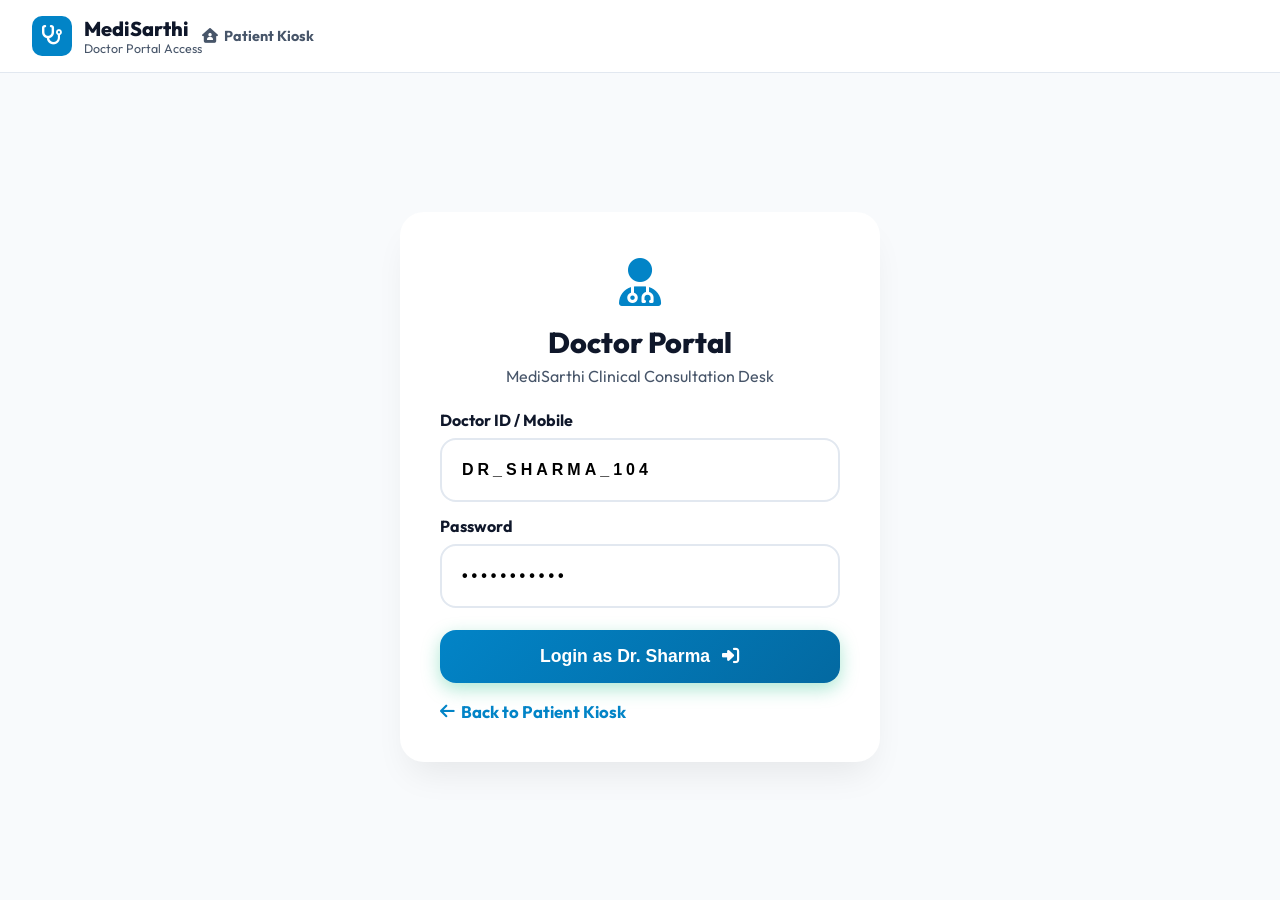
==== doctor-login.html @ 2d1473f8 "feat: separate doctor portal into doctor.html and link via localStorage" ====
<!DOCTYPE html>
<html lang="en">
<head>
  <meta charset="UTF-8">
  <meta name="viewport" content="width=device-width, initial-scale=1.0">
  <title>MediSarthi — Doctor Portal Login</title>
  <link href="https://fonts.googleapis.com/css2?family=Inter:wght@400;500;600;700;800&family=Outfit:wght@500;600;700;800&display=swap" rel="stylesheet">
  <link rel="stylesheet" href="https://cdnjs.cloudflare.com/ajax/libs/font-awesome/6.4.0/css/all.min.css">
  <link rel="stylesheet" href="styles.css">
</head>
<body style="background:#f8fafc; min-height:100vh; display:flex; flex-direction:column;">

  <!-- Header -->
  <header style="background:white; border-bottom:1px solid var(--border-color); padding:16px 32px; display:flex; align-items:center; justify-space-between;">
    <div style="display:flex; align-items:center; gap:12px;">
      <div style="width:40px; height:40px; background:linear-gradient(135deg, var(--primary), #0284c7); border-radius:10px; display:flex; align-items:center; justify-content:center; color:white; font-weight:800; font-size:1.2rem;">
        <i class="fa-solid fa-stethoscope"></i>
      </div>
      <div>
        <h1 style="font-size:1.25rem; font-weight:800; color:var(--text-main); margin:0;">MediSarthi</h1>
        <p style="font-size:0.78rem; color:var(--text-muted); margin:0;">Doctor Portal Access</p>
      </div>
    </div>
    <div>
      <a href="index.html" class="btn-help-link" style="text-decoration:none; color:var(--text-muted); font-size:0.9rem;">
        <i class="fa-solid fa-house-user"></i> Patient Kiosk
      </a>
    </div>
  </header>

  <!-- Login Main -->
  <main style="flex:1; display:flex; align-items:center; justify-content:center; padding:20px;">
    <div id="doctor-login-card" style="max-width:480px; width:100%; margin:0 auto; padding:40px; background:white; border-radius:var(--radius-lg); box-shadow:var(--shadow-kiosk); text-align:center;">
      <div style="font-size:3rem; color:var(--doc-primary); margin-bottom:12px;"><i class="fa-solid fa-user-doctor"></i></div>
      <h2 style="font-size:1.8rem; font-weight:800; margin-bottom:6px;" data-i18n="doctor_portal">Doctor Portal</h2>
      <p style="color:var(--text-muted); margin-bottom:24px;">MediSarthi Clinical Consultation Desk</p>
      <div class="form-group" style="text-align:left; margin-bottom:14px;">
        <label>Doctor ID / Mobile</label>
        <input type="text" id="doc-login-id" class="kiosk-input" style="height:52px; font-size:1rem; text-align:left;" value="DR_SHARMA_104">
      </div>
      <div class="form-group" style="text-align:left; margin-bottom:22px;">
        <label>Password</label>
        <input type="password" id="doc-login-pass" class="kiosk-input" style="height:52px; font-size:1rem; text-align:left;" value="password123">
      </div>
      <button class="btn-kiosk-primary" style="background:linear-gradient(135deg,#0284c7,#0369a1); font-size:1.1rem; width:100%;" onclick="App.loginDoctor()">
        Login as Dr. Sharma <i class="fa-solid fa-right-to-bracket"></i>
      </button>
      <div style="margin-top:18px;">
        <a href="index.html" class="btn-help-link" style="text-decoration:none;"><i class="fa-solid fa-arrow-left"></i> Back to Patient Kiosk</a>
      </div>
    </div>
  </main>

  <script src="data.js"></script>
  <script src="translations.js"></script>
  <script src="app.js"></script>
</body>
</html>
---- styles.css ----
.hidden { display: none !important; }
.step-view { /* basic styles for views */ }
.step-view:not(.hidden) { display: block; }
/* ==========================================================================
   MediSarthi — Complete Kiosk & Doctor Portal Stylesheet
   Design System: Government Hospital Touch Kiosk + Doctor Consultation Portal
   ========================================================================== */

@import url('https://fonts.googleapis.com/css2?family=Inter:wght@400;500;600;700&family=Outfit:wght@500;600;700;800&display=swap');

:root {
  /* Professional Indian Healthcare Palette */
  --primary: #0284c7;
  --primary-hover: #0369a1;
  --primary-light: #f0f9ff;
  --primary-ring: rgba(2, 132, 199, 0.3);
  --accent-teal: #15803d;
  --accent-mint: #dcfce7;
  
  /* Doctor Portal Accent */
  --doc-primary: #0284c7;
  --doc-hover: #0369a1;
  --doc-light: #f0f9ff;
  
  /* Status Colors */
  --danger: #ef4444;
  --warning: #f59e0b;
  --success: #16a34a;

  /* Neutral Backgrounds */
  --bg-app: #f8fafc;
  --bg-card: #ffffff;
  --bg-subtle: #f1f5f9;
  
  /* Text Colors */
  --text-main: #0f172a;
  --text-muted: #475569;
  --text-light: #64748b;
  --border-color: #e2e8f0;
  
  /* Layout Dimensions */
  --radius-sm: 10px;
  --radius-md: 16px;
  --radius-lg: 24px;
  --radius-full: 9999px;
  
  --shadow-sm: 0 2px 4px rgba(0,0,0,0.04);
  --shadow-md: 0 4px 12px rgba(0,0,0,0.06);
  --shadow-lg: 0 10px 25px -5px rgba(5, 150, 105, 0.12), 0 8px 10px -6px rgba(0,0,0,0.04);
  --shadow-kiosk: 0 20px 35px -10px rgba(0, 0, 0, 0.08);

  --font-family: 'Outfit', 'Inter', -apple-system, sans-serif;
}

* {
  box-sizing: border-box;
  margin: 0;
  padding: 0;
  user-select: none; /* Prevents text highlights during kiosk touch interactions */
}

body {
  font-family: var(--font-family);
  background-color: var(--bg-app);
  color: var(--text-main);
  min-height: 100vh;
  display: flex;
  flex-direction: column;
  overflow-x: hidden;
  -webkit-font-smoothing: antialiased;
}

/* Allow text input selection */
input, textarea {
  user-select: text;
}

/* ==========================================
  background: var(--primary);
  color: white;
  border-color: var(--primary);
}

/* ==========================================
   KIOSK TOP HEADER & MULTILINGUAL BAR
   ========================================== */
.kiosk-header {
  background: var(--bg-card);
  border-bottom: 1px solid var(--border-color);
  padding: clamp(10px, 2vw, 14px) clamp(16px, 4vw, 28px);
  display: flex;
  align-items: center;
  justify-content: space-between;
  box-shadow: var(--shadow-sm);
  position: sticky;
  top: 0;
  z-index: 100;
}

.brand-container {
  display: flex;
  align-items: center;
  gap: 14px;
  cursor: pointer;
}

.brand-icon-box {
  width: 52px;
  height: 52px;
  background: linear-gradient(135deg, #10b981, #059669);
  border-radius: 14px;
  display: flex;
  align-items: center;
  justify-content: center;
  color: white;
  font-size: 1.8rem;
  box-shadow: 0 4px 12px rgba(16, 185, 129, 0.3);
}

.brand-text-block {
  display: flex;
  flex-direction: column;
}

.brand-name {
  font-size: clamp(1.2rem, 3.5vw, 1.6rem);
  font-weight: 800;
  color: var(--primary-hover);
  line-height: 1.1;
  letter-spacing: -0.5px;
}

.brand-tagline {
  font-size: clamp(0.75rem, 2vw, 0.85rem);
  color: var(--text-muted);
  font-weight: 600;
}

.header-trust-badges {
  display: flex;
  align-items: center;
  gap: 20px;
}

.trust-badge {
  display: flex;
  align-items: center;
  gap: 6px;
  font-size: 0.85rem;
  font-weight: 600;
  color: var(--primary);
  background: var(--primary-light);
  padding: 6px 14px;
  border-radius: var(--radius-full);
}

.language-bar {
  display: flex;
  align-items: center;
  gap: 8px;
}

.lang-btn {
  padding: 8px 16px;
  border-radius: var(--radius-md);
  border: 1.5px solid var(--border-color);
  background: white;
  color: var(--text-main);
  font-size: 0.95rem;
  font-weight: 600;
  cursor: pointer;
  transition: all 0.2s ease;
}

.lang-btn:hover, .lang-btn.active {
  border-color: var(--primary);
  background: var(--primary-light);
  color: var(--primary-hover);
  box-shadow: 0 2px 6px rgba(5, 150, 105, 0.15);
}

/* ==========================================
   MAIN KIOSK CONTAINER & STEP SCREENS
   ========================================== */
.kiosk-main {
  flex: 1;
  display: flex;
  flex-direction: column;
  align-items: center;
  justify-content: center;
  padding: clamp(12px, 3vw, 24px);
  max-width: 1200px;
  width: 100%;
  margin: 0 auto;
}

.step-screen {
  width: 100%;
  max-width: 900px;
  display: none; /* Controlled by JS */
  animation: fadeIn 0.35s cubic-bezier(0.16, 1, 0.3, 1);
}

.step-screen.active {
  display: block;
}

@keyframes fadeIn {
  from { opacity: 0; transform: translateY(12px); }
  to { opacity: 1; transform: translateY(0); }
}

/* Card Container */
.kiosk-card {
  background: var(--bg-card);
  border-radius: var(--radius-lg);
  border: 1px solid var(--border-color);
  padding: clamp(16px, 4.5vw, 36px);
  box-shadow: var(--shadow-kiosk);
  text-align: center;
}

.kiosk-title {
  font-size: clamp(1.5rem, 5vw, 2.2rem);
  font-weight: 800;
  color: var(--text-main);
  margin-bottom: 10px;
  line-height: 1.25;
}

.kiosk-subtitle {
  font-size: clamp(0.95rem, 3vw, 1.15rem);
  color: var(--text-muted);
  margin-bottom: 28px;
  font-weight: 500;
}

/* Touch Buttons */
.btn-kiosk-primary {
  width: 100%;
  height: auto;
  min-height: 52px;
  padding: 16px 28px;
  background: linear-gradient(135deg, #10b981, #059669);
  color: white;
  border: none;
  border-radius: var(--radius-md);
  font-size: 1.3rem;
  font-weight: 700;
  cursor: pointer;
  box-shadow: 0 6px 18px rgba(16, 185, 129, 0.35);
  display: inline-flex;
  align-items: center;
  justify-content: center;
  gap: 12px;
  transition: all 0.2s cubic-bezier(0.4, 0, 0.2, 1);
}

.btn-kiosk-primary:active {
  transform: scale(0.98);
  box-shadow: 0 2px 8px rgba(16, 185, 129, 0.2);
}

.btn-kiosk-secondary {
  width: 100%;
  height: auto;
  min-height: 52px;
  padding: 14px 24px;
  background: white;
  color: var(--text-main);
  border: 2px solid var(--border-color);
  border-radius: var(--radius-md);
  font-size: 1.15rem;
  font-weight: 600;
  cursor: pointer;
  display: inline-flex;
  align-items: center;
  justify-content: center;
  gap: 10px;
  transition: all 0.2s ease;
}

.btn-kiosk-secondary:hover {
  border-color: var(--primary);
  background: var(--primary-light);
  color: var(--primary-hover);
}

.btn-kiosk-secondary:active {
  transform: scale(0.98);
}

/* Navigation Footer in Steps */
.step-nav-footer {
  display: flex;
  align-items: center;
  justify-content: space-between;
  margin-top: 32px;
  padding-top: 20px;
  border-top: 1px solid var(--border-color);
}

.btn-back {
  background: white;
  border: 1.5px solid var(--border-color);
  padding: 12px 24px;
  border-radius: var(--radius-md);
  font-size: 1rem;
  font-weight: 600;
  cursor: pointer;
  display: flex;
  align-items: center;
  gap: 8px;
  color: var(--text-muted);
}

.btn-back:hover {
  border-color: var(--text-main);
  color: var(--text-main);
}

.btn-help-link {
  background: none;
  border: none;
  color: var(--primary);
  font-size: 1.05rem;
  font-weight: 700;
  cursor: pointer;
  display: flex;
  align-items: center;
  gap: 6px;
}

.btn-help-link:hover {
  text-decoration: underline;
}

/* ==========================================
   SCREEN SPECIFIC LAYOUTS
   ========================================== */

/* SCREEN 1: Welcome Screen */
.welcome-hero {
  display: flex;
  flex-direction: column;
  align-items: center;
  padding: 40px 20px;
}

.welcome-logo-large {
  width: 110px;
  height: 110px;
  background: linear-gradient(135deg, #10b981, #059669);
  border-radius: 30px;
  display: flex;
  align-items: center;
  justify-content: center;
  color: white;
  font-size: 3.5rem;
  margin-bottom: 24px;
  box-shadow: 0 12px 30px rgba(16, 185, 129, 0.4);
}

.touch-pulse-btn {
  margin-top: 20px;
  max-width: 420px;
  position: relative;
  overflow: hidden;
}

.touch-pulse-btn::after {
  content: '';
  position: absolute;
  top: -50%;
  left: -50%;
  width: 200%;
  height: 200%;
  background: rgba(255, 255, 255, 0.2);
  transform: rotate(45deg);
  animation: shine 3s infinite;
}

@keyframes shine {
  0% { transform: translateX(-100%) rotate(45deg); }
  100% { transform: translateX(100%) rotate(45deg); }
}

/* SCREEN 2: Language Grid */
.language-grid {
  display: grid;
  grid-template-columns: repeat(auto-fit, minmax(180px, 1fr));
  gap: 16px;
  margin: 24px 0;
}

.lang-card-btn {
  background: white;
  border: 2px solid var(--border-color);
  border-radius: var(--radius-md);
  padding: clamp(16px, 3vw, 24px) 16px;
  font-size: 1.4rem;
  height: auto;
  font-weight: 700;
  color: var(--text-main);
  cursor: pointer;
  transition: all 0.2s ease;
  display: flex;
  flex-direction: column;
  align-items: center;
  gap: 6px;
}

.lang-card-btn .sub-text {
  font-size: 0.85rem;
  color: var(--text-light);
  font-weight: 500;
}

.lang-card-btn:hover, .lang-card-btn.selected {
  border-color: var(--primary);
  background: var(--primary-light);
  color: var(--primary-hover);
  transform: translateY(-2px);
  box-shadow: var(--shadow-md);
}

/* SCREEN 3: Aadhaar / ID */
.aadhaar-input-box {
  max-width: 450px;
  margin: 0 auto 24px;
}

.kiosk-input {
  width: 100%;
  height: auto;
  min-height: 64px;
  padding: 16px 20px;
  font-size: clamp(1.1rem, 3.5vw, 1.4rem);
  font-weight: 600;
  border: 2px solid var(--border-color);
  border-radius: var(--radius-md);
  text-align: center;
  letter-spacing: clamp(1px, 1.5vw, 4px);
  outline: none;
}

.kiosk-input:focus {
  border-color: var(--primary);
  box-shadow: 0 0 0 4px var(--primary-ring);
}

.divider-text {
  margin: 20px 0;
  font-weight: 700;
  color: var(--text-light);
  display: flex;
  align-items: center;
  gap: 16px;
}

.divider-text::before, .divider-text::after {
  content: '';
  flex: 1;
  height: 1px;
  background: var(--border-color);
}

.security-badge-box {
  display: inline-flex;
  align-items: center;
  gap: 8px;
  margin-top: 24px;
  padding: 10px 18px;
  background: #f0fdf4;
  border: 1px solid #bbf7d0;
  border-radius: var(--radius-full);
  color: #166534;
  font-size: 0.95rem;
  font-weight: 600;
}

/* SCREEN 4: New vs Existing Choice Cards */
.choice-cards-container {
  display: grid;
  grid-template-columns: 1fr 1fr;
  gap: 24px;
  margin: 24px 0;
}

.choice-card-touch {
  background: white;
  border: 3px solid var(--border-color);
  border-radius: var(--radius-lg);
  padding: 36px 20px;
  cursor: pointer;
  transition: all 0.25s ease;
  display: flex;
  flex-direction: column;
  align-items: center;
  text-align: center;
}

.choice-card-touch .choice-icon {
  width: 80px;
  height: 80px;
  border-radius: 24px;
  background: var(--primary-light);
  color: var(--primary);
  display: flex;
  align-items: center;
  justify-content: center;
  font-size: 2.5rem;
  margin-bottom: 18px;
}

.choice-card-touch h3 {
  font-size: 1.5rem;
  font-weight: 800;
  margin-bottom: 8px;
}

.choice-card-touch p {
  font-size: 1rem;
  color: var(--text-muted);
}

.choice-card-touch:hover {
  border-color: var(--primary);
  background: var(--primary-light);
  transform: translateY(-4px);
  box-shadow: var(--shadow-lg);
}

/* SCREEN 5: Profile Form / Retrieval */
.profile-form-grid {
  display: grid;
  grid-template-columns: 1fr 1fr;
  gap: 20px;
  text-align: left;
  margin-bottom: 24px;
}

.form-group {
  display: flex;
  flex-direction: column;
  gap: 8px;
}

.form-group.full-width {
  grid-column: span 2;
}

.form-group label {
  font-size: 1rem;
  font-weight: 700;
  color: var(--text-main);
}

.gender-select-btns {
  display: grid;
  grid-template-columns: 1fr 1fr 1fr;
  gap: 10px;
}

.gender-btn {
  height: auto;
  min-height: 54px;
  border: 2px solid var(--border-color);
  border-radius: var(--radius-md);
  background: white;
  font-size: 1.05rem;
  font-weight: 600;
  cursor: pointer;
  transition: all 0.2s;
  padding: 10px;
}

.gender-btn.active {
  background: var(--primary);
  color: white;
  border-color: var(--primary);
}

.retrieved-profile-card {
  background: var(--primary-light);
  border: 2px solid var(--primary);
  border-radius: var(--radius-md);
  padding: 24px;
  text-align: left;
  display: flex;
  align-items: center;
  gap: 20px;
  margin-bottom: 24px;
}

.profile-avatar-box {
  width: 72px;
  height: 72px;
  border-radius: var(--radius-full);
  background: var(--primary);
  color: white;
  font-size: 2rem;
  font-weight: 800;
  display: flex;
  align-items: center;
  justify-content: center;
}

/* SCREEN 6: Main AI History-Taking & Symptom Selectors */
.symptom-methods-grid {
  display: grid;
  grid-template-columns: 1fr 1fr 1fr;
  gap: 16px;
  margin-bottom: 28px;
}

.method-card {
  background: white;
  border: 2px solid var(--border-color);
  border-radius: var(--radius-md);
  padding: 24px 16px;
  display: flex;
  flex-direction: column;
  align-items: center;
  cursor: pointer;
  transition: all 0.2s ease;
}

.method-card.active, .method-card:hover {
  border-color: var(--primary);
  background: var(--primary-light);
}

.method-card .method-icon {
  font-size: 2.2rem;
  margin-bottom: 10px;
}

.method-card h4 {
  font-size: 1.2rem;
  font-weight: 700;
}

/* Voice Soundwave Animation */
.voice-wave-container {
  display: none; /* Toggled on active voice */
  flex-direction: column;
  align-items: center;
  gap: 16px;
  background: var(--primary-light);
  border: 2px solid var(--primary);
  border-radius: var(--radius-md);
  padding: 30px;
  margin-bottom: 24px;
}

.soundwave-bars {
  display: flex;
  align-items: center;
  gap: 6px;
  height: 50px;
}

.soundwave-bar {
  width: 6px;
  height: 10px;
  background: var(--primary);
  border-radius: 4px;
  animation: wave 1s ease-in-out infinite alternate;
}

.soundwave-bar:nth-child(2) { animation-delay: 0.2s; }
.soundwave-bar:nth-child(3) { animation-delay: 0.4s; }
.soundwave-bar:nth-child(4) { animation-delay: 0.1s; }
.soundwave-bar:nth-child(5) { animation-delay: 0.3s; }

@keyframes wave {
  0% { height: 10px; }
  100% { height: 45px; }
}

.symptoms-cards-grid {
  display: grid;
  grid-template-columns: repeat(auto-fit, minmax(220px, 1fr));
  gap: 16px;
  margin-bottom: 24px;
}

.symptom-card-touch {
  background: white;
  border: 2px solid var(--border-color);
  border-radius: var(--radius-md);
  padding: 20px 16px;
  font-size: 1.2rem;
  font-weight: 700;
  display: flex;
  align-items: center;
  gap: 14px;
  cursor: pointer;
  transition: all 0.2s ease;
}

.symptom-card-touch:hover {
  border-color: var(--primary);
  background: var(--primary-light);
  transform: translateY(-2px);
}

/* SCREEN 9: Stomach Pain Body Location Silhouette Selector */
.body-location-wrapper {
  display: grid;
  grid-template-columns: 1fr 1fr;
  gap: 24px;
  align-items: center;
  margin-bottom: 24px;
}

.body-silhouette-card {
  background: #f8fafc;
  border: 2px dashed var(--border-color);
  border-radius: var(--radius-md);
  padding: 20px;
  display: flex;
  justify-content: center;
  align-items: center;
}

.abdomen-zones-grid {
  display: flex;
  flex-direction: column;
  gap: 12px;
}

.zone-select-btn {
  height: auto;
  min-height: 56px;
  padding: 12px 20px;
  border: 2px solid var(--border-color);
  border-radius: var(--radius-md);
  background: white;
  font-size: 1.1rem;
  font-weight: 700;
  cursor: pointer;
  text-align: left;
  display: flex;
  align-items: center;
  justify-content: space-between;
  transition: all 0.2s ease;
  flex-wrap: wrap;
  gap: 10px;
}

.zone-select-btn.active, .zone-select-btn:hover {
  border-color: var(--primary);
  background: var(--primary-light);
  color: var(--primary-hover);
}

/* SCREEN 10-11: Adaptive Question Options */
.options-vertical-list {
  display: flex;
  flex-direction: column;
  gap: 14px;
  margin-bottom: 24px;
}

.option-touch-btn {
  height: auto;
  min-height: 52px;
  padding: 16px 24px;
  border: 2px solid var(--border-color);
  border-radius: var(--radius-md);
  background: white;
  font-size: 1.2rem;
  font-weight: 700;
  color: var(--text-main);
  cursor: pointer;
  text-align: left;
  display: flex;
  align-items: center;
  justify-content: space-between;
  transition: all 0.2s ease;
  flex-wrap: wrap;
  gap: 10px;
}

.option-touch-btn.selected, .option-touch-btn:hover {
  border-color: var(--primary);
  background: var(--primary-light);
  color: var(--primary-hover);
}

.severity-ratings-grid {
  display: grid;
  grid-template-columns: 1fr 1fr 1fr;
  gap: 16px;
  margin-bottom: 24px;
}

.severity-card {
  background: white;
  border: 2px solid var(--border-color);
  border-radius: var(--radius-md);
  padding: 24px;
  display: flex;
  flex-direction: column;
  align-items: center;
  cursor: pointer;
  transition: all 0.2s ease;
}

.severity-card .emoji {
  font-size: 3rem;
  margin-bottom: 8px;
}

.severity-card.selected.mild { border-color: #10b981; background: #ecfdf5; }
.severity-card.selected.moderate { border-color: #f59e0b; background: #fffbeb; }
.severity-card.selected.severe { border-color: #ef4444; background: #fef2f2; }

/* SCREEN 12: Structured Health Summary */
.summary-table-card {
  background: white;
  border: 1px solid var(--border-color);
  border-radius: var(--radius-md);
  padding: 24px;
  text-align: left;
  margin-bottom: 20px;
}

.summary-row {
  display: flex;
  padding: 12px 0;
  border-bottom: 1px solid #f1f5f9;
}

.summary-row:last-child {
  border-bottom: none;
}

.summary-label {
  width: 40%;
  font-weight: 700;
  color: var(--text-muted);
}

.summary-val {
  width: 60%;
  font-weight: 600;
  color: var(--text-main);
}

.ai-safety-alert {
  background: #eff6ff;
  border: 1px solid #bfdbfe;
  border-radius: var(--radius-md);
  padding: 14px 18px;
  color: #1e40af;
  font-size: 0.92rem;
  font-weight: 600;
  display: flex;
  align-items: center;
  gap: 10px;
  margin-bottom: 24px;
}

/* SCREEN 14: Medical Reports Upload */
.upload-options-grid {
  display: grid;
  grid-template-columns: 1fr 1fr;
  gap: 20px;
  margin-bottom: 24px;
}

.uploaded-file-item {
  display: flex;
  align-items: center;
  justify-content: space-between;
  background: var(--bg-app);
  border: 1px solid var(--border-color);
  padding: 14px 18px;
  border-radius: var(--radius-md);
  margin-bottom: 10px;
}

/* ==========================================
   DOCTOR PORTAL STYLES
   ========================================== */
.doctor-portal-view {
  display: none; /* Toggled on Doctor view */
  width: 100%;
  min-height: 100vh;
  background: #f1f5f9;
}

.doctor-header {
  background: #0f172a;
  color: white;
  padding: 16px 32px;
  display: flex;
  align-items: center;
  justify-content: space-between;
}

.doc-brand {
  display: flex;
  align-items: center;
  gap: 12px;
  font-size: 1.4rem;
  font-weight: 800;
  color: #38bdf8;
}

.doc-stats-bar, .doc-stats-row {
  display: grid;
  grid-template-columns: repeat(4, 1fr);
  gap: 16px;
  margin-bottom: 24px;
  padding: 24px 32px 0 32px;
}

.stat-card, .doc-stat-card {
  background: white;
  border-radius: var(--radius-md);
  padding: 18px 20px;
  box-shadow: var(--shadow-sm);
  display: flex;
  flex-direction: column;
  border: 1px solid var(--border-color);
}

.stat-card .number, .doc-stat-num {
  font-size: 2.2rem;
  font-weight: 800;
  color: var(--doc-primary);
}

.doc-stat-label {
  font-size: 0.88rem;
  font-weight: 600;
  color: var(--text-muted);
  margin-top: 4px;
}

.doctor-layout-grid {
  display: grid;
  grid-template-columns: 320px 1fr;
  gap: 24px;
  padding: 24px 32px;
}

.patient-queue-panel {
  background: white;
  border-radius: var(--radius-md);
  padding: 20px;
  box-shadow: var(--shadow-md);
  height: calc(100vh - 160px);
  overflow-y: auto;
}

.queue-patient-card {
  padding: 14px;
  border: 1px solid var(--border-color);
  border-radius: var(--radius-sm);
  margin-bottom: 10px;
  cursor: pointer;
  transition: all 0.2s;
}

.queue-patient-card.active, .queue-patient-card:hover {
  border-color: var(--doc-primary);
  background: var(--doc-light);
}

.doc-consult-main {
  display: grid;
  grid-template-columns: 1.2fr 1fr;
  gap: 24px;
}

.doc-section-card {
  background: white;
  border-radius: var(--radius-md);
  padding: 24px;
  box-shadow: var(--shadow-md);
  margin-bottom: 24px;
}

.prescription-input-table {
  width: 100%;
  border-collapse: collapse;
  margin-bottom: 16px;
}

.prescription-input-table th, .prescription-input-table td {
  padding: 10px;
  border: 1px solid var(--border-color);
  font-size: 0.9rem;
}

/* MODAL OVERLAY */
.modal-overlay {
  position: fixed;
  top: 0;
  left: 0;
  right: 0;
  bottom: 0;
  background: rgba(15, 23, 42, 0.65);
  backdrop-filter: blur(4px);
  display: none;
  align-items: center;
  justify-content: center;
  z-index: 2000;
}

.modal-overlay.active {
  display: flex;
}

.modal-card {
  background: white;
  border-radius: var(--radius-lg);
  padding: 32px;
  max-width: 650px;
  width: 90%;
  max-height: 85vh;
  overflow-y: auto;
  box-shadow: var(--shadow-kiosk);
}

/* RESPONSIVE TOUCH MEDIA QUERIES */
@media (max-width: 900px) {
  .choice-cards-container, .body-location-wrapper, .doctor-layout-grid, .doc-consult-main {
    grid-template-columns: 1fr;
  }
  
  .symptom-methods-grid {
    grid-template-columns: 1fr;
  }
  
  .doc-stats-bar {
    grid-template-columns: 1fr 1fr;
  }
  
  .profile-form-grid, .upload-options-grid {
    grid-template-columns: 1fr;
  }
  
  .form-group.full-width {
    grid-column: span 1;
  }
  
  .gender-select-btns {
    grid-template-columns: repeat(auto-fit, minmax(90px, 1fr));
  }
}

@media (max-width: 600px) {
  .doc-stats-bar {
    grid-template-columns: 1fr;
  }
  
  .header-trust-badges {
    display: none; /* Hide trust badges on very small screens to save space */
  }
  
  .summary-row {
    flex-direction: column;
    gap: 4px;
  }
  
  .summary-label, .summary-val {
    width: 100%;
  }
  
  .kiosk-header {
    flex-direction: column;
    gap: 10px;
    align-items: flex-start;
  }
  
  .language-bar {
    width: 100%;
    justify-content: space-between;
  }
}

/* Helper for tables */
.table-responsive {
  width: 100%;
  overflow-x: auto;
  -webkit-overflow-scrolling: touch;
}
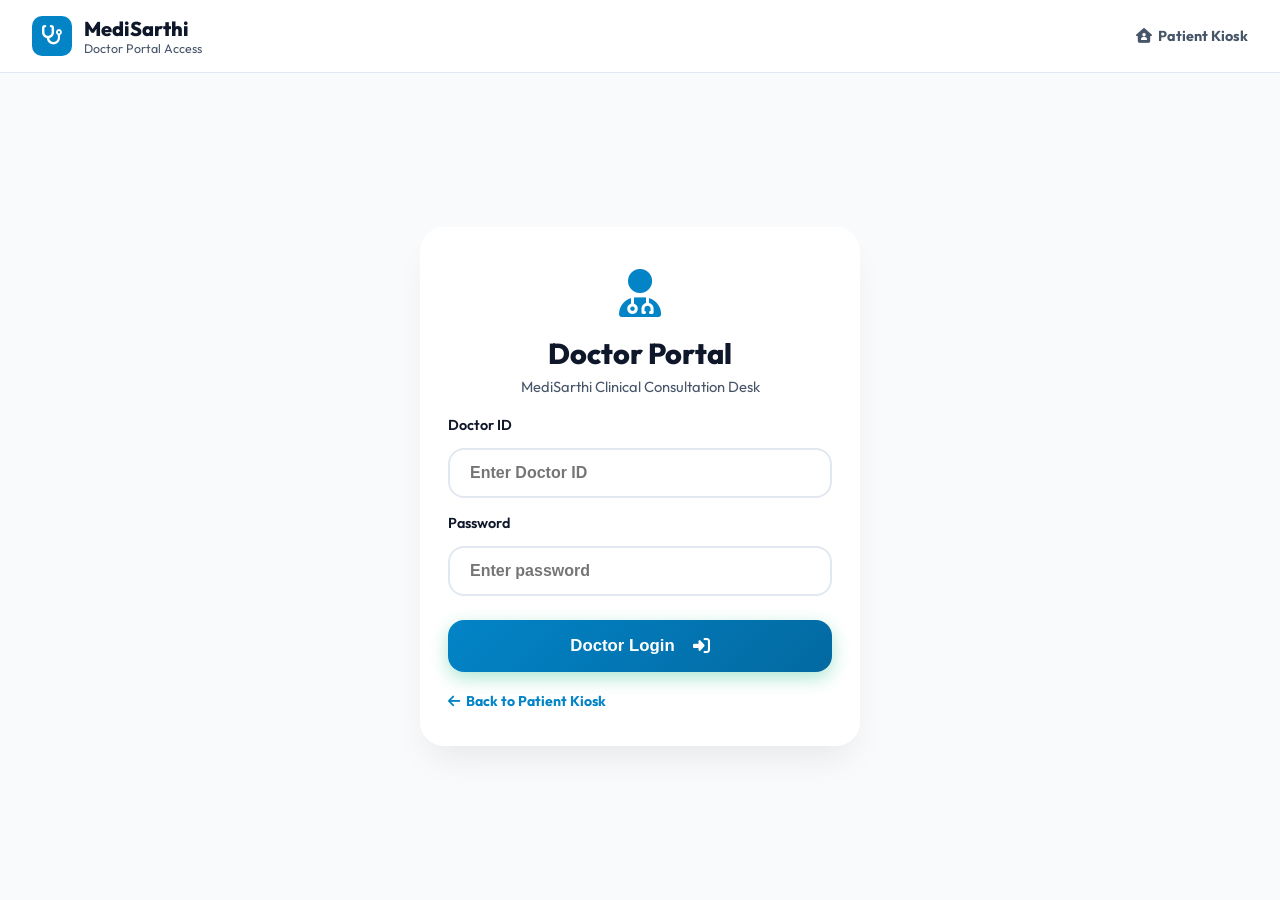
==== commit f81b4fe5: "feat: Doctor Portal authentication, UI/UX refinement, typography fixes & responsive design" ====
--- a/doctor-login.html
+++ b/doctor-login.html
@@ -4,6 +4,11 @@
   <meta charset="UTF-8">
   <meta name="viewport" content="width=device-width, initial-scale=1.0">
   <title>MediSarthi — Doctor Portal Login</title>
+  <script>
+    if (sessionStorage.getItem('medisarthi_doc_auth') === 'true') {
+      window.location.href = 'doctor.html';
+    }
+  </script>
   <link href="https://fonts.googleapis.com/css2?family=Inter:wght@400;500;600;700;800&family=Outfit:wght@500;600;700;800&display=swap" rel="stylesheet">
   <link rel="stylesheet" href="https://cdnjs.cloudflare.com/ajax/libs/font-awesome/6.4.0/css/all.min.css">
   <link rel="stylesheet" href="styles.css">
@@ -11,7 +16,7 @@
 <body style="background:#f8fafc; min-height:100vh; display:flex; flex-direction:column;">
 
   <!-- Header -->
-  <header style="background:white; border-bottom:1px solid var(--border-color); padding:16px 32px; display:flex; align-items:center; justify-space-between;">
+  <header style="background:white; border-bottom:1px solid var(--border-color); padding:16px 32px; display:flex; align-items:center; justify-content:space-between; flex-wrap:wrap; gap:12px;">
     <div style="display:flex; align-items:center; gap:12px;">
       <div style="width:40px; height:40px; background:linear-gradient(135deg, var(--primary), #0284c7); border-radius:10px; display:flex; align-items:center; justify-content:center; color:white; font-weight:800; font-size:1.2rem;">
         <i class="fa-solid fa-stethoscope"></i>
@@ -30,23 +35,26 @@
 
   <!-- Login Main -->
   <main style="flex:1; display:flex; align-items:center; justify-content:center; padding:20px;">
-    <div id="doctor-login-card" style="max-width:480px; width:100%; margin:0 auto; padding:40px; background:white; border-radius:var(--radius-lg); box-shadow:var(--shadow-kiosk); text-align:center;">
+    <div id="doctor-login-card" style="max-width:440px; width:100%; margin:0 auto; padding:36px 28px; background:white; border-radius:var(--radius-lg); box-shadow:var(--shadow-kiosk); text-align:center;">
       <div style="font-size:3rem; color:var(--doc-primary); margin-bottom:12px;"><i class="fa-solid fa-user-doctor"></i></div>
       <h2 style="font-size:1.8rem; font-weight:800; margin-bottom:6px;" data-i18n="doctor_portal">Doctor Portal</h2>
-      <p style="color:var(--text-muted); margin-bottom:24px;">MediSarthi Clinical Consultation Desk</p>
-      <div class="form-group" style="text-align:left; margin-bottom:14px;">
-        <label>Doctor ID / Mobile</label>
-        <input type="text" id="doc-login-id" class="kiosk-input" style="height:52px; font-size:1rem; text-align:left;" value="DR_SHARMA_104">
+      <p style="color:var(--text-muted); margin-bottom:20px; font-size:0.92rem;">MediSarthi Clinical Consultation Desk</p>
+
+      <div id="login-error-msg" style="display:none; background:#fef2f2; color:#dc2626; border:1px solid #fca5a5; padding:10px 14px; border-radius:8px; font-size:0.88rem; font-weight:600; margin-bottom:18px; text-align:center;"></div>
+
+      <div class="form-group" style="text-align:left; margin-bottom:16px;">
+        <label style="font-weight:600; font-size:0.9rem; color:var(--text-main); margin-bottom:6px; display:block;">Doctor ID</label>
+        <input type="text" id="doc-login-id" class="kiosk-input" style="height:50px; min-height:50px; font-size:1rem; text-align:left; letter-spacing:normal;" placeholder="Enter Doctor ID" onkeydown="if(event.key==='Enter') App.loginDoctor()">
       </div>
-      <div class="form-group" style="text-align:left; margin-bottom:22px;">
-        <label>Password</label>
-        <input type="password" id="doc-login-pass" class="kiosk-input" style="height:52px; font-size:1rem; text-align:left;" value="password123">
+      <div class="form-group" style="text-align:left; margin-bottom:24px;">
+        <label style="font-weight:600; font-size:0.9rem; color:var(--text-main); margin-bottom:6px; display:block;">Password</label>
+        <input type="password" id="doc-login-pass" class="kiosk-input" style="height:50px; min-height:50px; font-size:1rem; text-align:left; letter-spacing:normal;" placeholder="Enter password" onkeydown="if(event.key==='Enter') App.loginDoctor()">
       </div>
-      <button class="btn-kiosk-primary" style="background:linear-gradient(135deg,#0284c7,#0369a1); font-size:1.1rem; width:100%;" onclick="App.loginDoctor()">
-        Login as Dr. Sharma <i class="fa-solid fa-right-to-bracket"></i>
+      <button class="btn-kiosk-primary" style="background:linear-gradient(135deg,#0284c7,#0369a1); font-size:1.05rem; width:100%; min-height:48px;" onclick="App.loginDoctor()">
+        Doctor Login <i class="fa-solid fa-right-to-bracket" style="margin-left:6px;"></i>
       </button>
-      <div style="margin-top:18px;">
-        <a href="index.html" class="btn-help-link" style="text-decoration:none;"><i class="fa-solid fa-arrow-left"></i> Back to Patient Kiosk</a>
+      <div style="margin-top:20px;">
+        <a href="index.html" class="btn-help-link" style="text-decoration:none; font-size:0.88rem;"><i class="fa-solid fa-arrow-left"></i> Back to Patient Kiosk</a>
       </div>
     </div>
   </main>
--- a/styles.css
+++ b/styles.css
@@ -441,7 +441,7 @@
   border: 2px solid var(--border-color);
   border-radius: var(--radius-md);
   text-align: center;
-  letter-spacing: clamp(1px, 1.5vw, 4px);
+  letter-spacing: normal;
   outline: none;
 }
 
@@ -1082,7 +1082,16 @@
   
   .language-bar {
     width: 100%;
-    justify-content: space-between;
+    flex-wrap: wrap;
+    justify-content: center;
+    gap: 6px;
+  }
+  
+  .lang-btn {
+    padding: 8px 12px;
+    font-size: 0.9rem;
+    flex: 1 1 auto;
+    text-align: center;
   }
 }
 
@@ -1092,3 +1101,71 @@
   overflow-x: auto;
   -webkit-overflow-scrolling: touch;
 }
+
+/* DOCTOR PORTAL RESPONSIVE REFINEMENTS */
+@media (max-width: 1024px) {
+  .doctor-header {
+    padding: 14px 20px;
+  }
+  .doc-stats-bar, .doc-stats-row {
+    padding: 16px 20px 0 20px;
+    gap: 12px;
+  }
+  .doctor-layout-grid {
+    padding: 16px 20px;
+    gap: 16px;
+  }
+}
+
+@media (max-width: 900px) {
+  .doctor-header {
+    flex-direction: column;
+    align-items: flex-start;
+    gap: 10px;
+  }
+  .doctor-layout-grid {
+    grid-template-columns: 1fr;
+    padding: 14px;
+  }
+  .doc-consult-main {
+    grid-template-columns: 1fr;
+    gap: 16px;
+  }
+  .patient-queue-panel {
+    height: auto;
+    max-height: 320px;
+    overflow-y: auto;
+  }
+  .doc-stats-bar, .doc-stats-row {
+    grid-template-columns: repeat(2, 1fr);
+    padding: 14px 14px 0 14px;
+    gap: 10px;
+  }
+}
+
+@media (max-width: 480px) {
+  .doc-brand {
+    font-size: 1.2rem;
+  }
+  .doc-stat-card {
+    padding: 12px 14px;
+  }
+  .doc-stat-num {
+    font-size: 1.7rem;
+  }
+  .doc-stat-label {
+    font-size: 0.78rem;
+  }
+  .doc-section-card {
+    padding: 16px;
+    margin-bottom: 16px;
+  }
+  .doctor-header {
+    padding: 12px 14px;
+  }
+  .modal-card {
+    padding: 20px 16px;
+    width: 95%;
+  }
+}
+
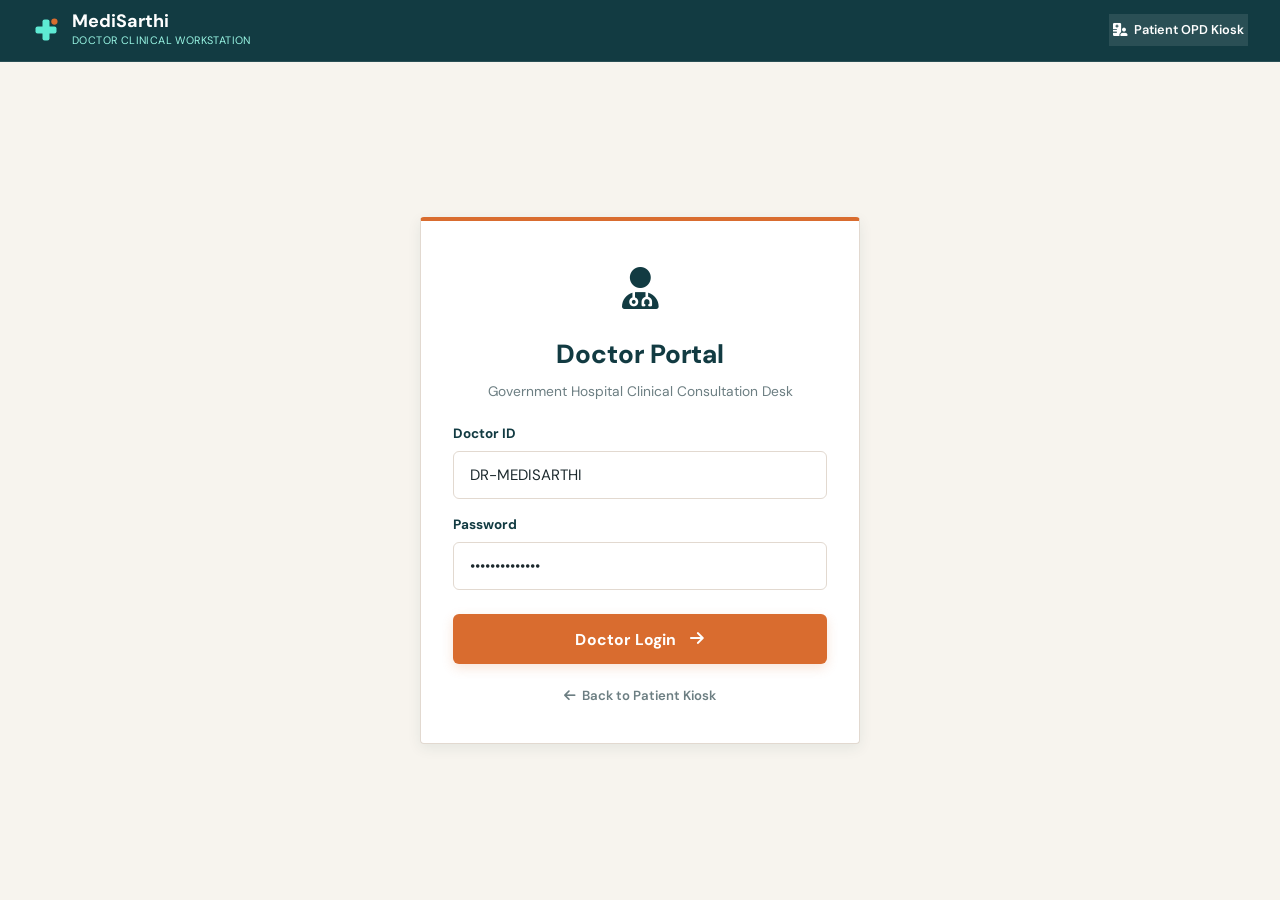
==== commit 65810eca: "feat: migrate MediSarthi adaptive clinical workflow" ====
--- a/doctor-login.html
+++ b/doctor-login.html
@@ -9,50 +9,59 @@
       window.location.href = 'doctor.html';
     }
   </script>
-  <link href="https://fonts.googleapis.com/css2?family=Inter:wght@400;500;600;700;800&family=Outfit:wght@500;600;700;800&display=swap" rel="stylesheet">
+  <link rel="preconnect" href="https://fonts.googleapis.com">
+  <link rel="preconnect" href="https://fonts.gstatic.com" crossorigin>
+  <link href="https://fonts.googleapis.com/css2?family=DM+Sans:ital,opsz,wght@0,9..40,300..700;1,9..40,300..700&display=swap" rel="stylesheet">
   <link rel="stylesheet" href="https://cdnjs.cloudflare.com/ajax/libs/font-awesome/6.4.0/css/all.min.css">
   <link rel="stylesheet" href="styles.css">
 </head>
-<body style="background:#f8fafc; min-height:100vh; display:flex; flex-direction:column;">
+<body style="background:var(--bg-kiosk); min-height:100vh; display:flex; flex-direction:column;">
 
   <!-- Header -->
-  <header style="background:white; border-bottom:1px solid var(--border-color); padding:16px 32px; display:flex; align-items:center; justify-content:space-between; flex-wrap:wrap; gap:12px;">
+  <header style="background:var(--teal-deepest); border-bottom:1px solid rgba(255,255,255,0.1); padding:12px 32px; display:flex; align-items:center; justify-content:space-between; flex-wrap:wrap; gap:12px;">
     <div style="display:flex; align-items:center; gap:12px;">
-      <div style="width:40px; height:40px; background:linear-gradient(135deg, var(--primary), #0284c7); border-radius:10px; display:flex; align-items:center; justify-content:center; color:white; font-weight:800; font-size:1.2rem;">
-        <i class="fa-solid fa-stethoscope"></i>
+      <div style="display:flex; align-items:center; justify-content:center;">
+        <svg width="28" height="28" viewBox="0 0 40 40" fill="none" xmlns="http://www.w3.org/2000/svg">
+          <rect x="15" y="5" width="10" height="30" rx="3" fill="#5eead4"/>
+          <rect x="5" y="15" width="30" height="10" rx="3" fill="#5eead4"/>
+          <circle cx="32" cy="8" r="4.5" fill="#D96C2F"/>
+        </svg>
       </div>
       <div>
-        <h1 style="font-size:1.25rem; font-weight:800; color:var(--text-main); margin:0;">MediSarthi</h1>
-        <p style="font-size:0.78rem; color:var(--text-muted); margin:0;">Doctor Portal Access</p>
+        <h1 style="font-size:1.2rem; font-weight:700; color:#ffffff; margin:0; line-height:1.1;">MediSarthi</h1>
+        <p style="font-size:0.72rem; color:#99f6e4; margin:0; text-transform:uppercase; letter-spacing:0.4px;">Doctor Clinical Workstation</p>
       </div>
     </div>
     <div>
-      <a href="index.html" class="btn-help-link" style="text-decoration:none; color:var(--text-muted); font-size:0.9rem;">
-        <i class="fa-solid fa-house-user"></i> Patient Kiosk
+      <a href="index.html" class="btn-back" style="background:rgba(255,255,255,0.1); color:#ffffff; border-color:rgba(255,255,255,0.25); text-decoration:none; font-size:0.85rem;">
+        <i class="fa-solid fa-hospital-user"></i> Patient OPD Kiosk
       </a>
     </div>
   </header>
 
   <!-- Login Main -->
-  <main style="flex:1; display:flex; align-items:center; justify-content:center; padding:20px;">
-    <div id="doctor-login-card" style="max-width:440px; width:100%; margin:0 auto; padding:36px 28px; background:white; border-radius:var(--radius-lg); box-shadow:var(--shadow-kiosk); text-align:center;">
-      <div style="font-size:3rem; color:var(--doc-primary); margin-bottom:12px;"><i class="fa-solid fa-user-doctor"></i></div>
-      <h2 style="font-size:1.8rem; font-weight:800; margin-bottom:6px;" data-i18n="doctor_portal">Doctor Portal</h2>
-      <p style="color:var(--text-muted); margin-bottom:20px; font-size:0.92rem;">MediSarthi Clinical Consultation Desk</p>
+  <main style="flex:1; display:flex; align-items:center; justify-content:center; padding:24px;">
+    <div id="doctor-login-card" style="max-width:440px; width:100%; margin:0 auto; padding:36px 32px; background:#ffffff; border:1px solid var(--border-subtle); border-top:4px solid var(--orange-primary); border-radius:var(--radius-sm); box-shadow:var(--shadow-md); text-align:center;">
+      <div style="font-size:2.8rem; color:var(--teal-deep); margin-bottom:12px;"><i class="fa-solid fa-user-doctor"></i></div>
+      <h2 style="font-size:1.75rem; font-weight:800; color:var(--teal-deepest); margin-bottom:6px;">Doctor Portal</h2>
+      <p style="color:var(--text-muted); margin-bottom:22px; font-size:0.92rem;">Government Hospital Clinical Consultation Desk</p>
 
-      <div id="login-error-msg" style="display:none; background:#fef2f2; color:#dc2626; border:1px solid #fca5a5; padding:10px 14px; border-radius:8px; font-size:0.88rem; font-weight:600; margin-bottom:18px; text-align:center;"></div>
+      <div id="login-error-msg" style="display:none; background:#fef2f2; color:#dc2626; border:1px solid #fca5a5; padding:10px 14px; border-radius:var(--radius-xs); font-size:0.88rem; font-weight:600; margin-bottom:18px; text-align:center;"></div>
 
       <div class="form-group" style="text-align:left; margin-bottom:16px;">
-        <label style="font-weight:600; font-size:0.9rem; color:var(--text-main); margin-bottom:6px; display:block;">Doctor ID</label>
-        <input type="text" id="doc-login-id" class="kiosk-input" style="height:50px; min-height:50px; font-size:1rem; text-align:left; letter-spacing:normal;" placeholder="Enter Doctor ID" onkeydown="if(event.key==='Enter') App.loginDoctor()">
+        <label style="font-weight:700; font-size:0.9rem; color:var(--teal-deep); margin-bottom:6px; display:block;">Doctor ID</label>
+        <input type="text" id="doc-login-id" class="kiosk-input" style="height:48px; min-height:48px; font-size:1rem; text-align:left; letter-spacing:normal;" placeholder="e.g. DR-MEDISARTHI" value="DR-MEDISARTHI" onkeydown="if(event.key==='Enter') App.loginDoctor()">
       </div>
+      
       <div class="form-group" style="text-align:left; margin-bottom:24px;">
-        <label style="font-weight:600; font-size:0.9rem; color:var(--text-main); margin-bottom:6px; display:block;">Password</label>
-        <input type="password" id="doc-login-pass" class="kiosk-input" style="height:50px; min-height:50px; font-size:1rem; text-align:left; letter-spacing:normal;" placeholder="Enter password" onkeydown="if(event.key==='Enter') App.loginDoctor()">
+        <label style="font-weight:700; font-size:0.9rem; color:var(--teal-deep); margin-bottom:6px; display:block;">Password</label>
+        <input type="password" id="doc-login-pass" class="kiosk-input" style="height:48px; min-height:48px; font-size:1rem; text-align:left; letter-spacing:normal;" placeholder="Enter password" value="SIH2026@Doctor" onkeydown="if(event.key==='Enter') App.loginDoctor()">
       </div>
-      <button class="btn-kiosk-primary" style="background:linear-gradient(135deg,#0284c7,#0369a1); font-size:1.05rem; width:100%; min-height:48px;" onclick="App.loginDoctor()">
-        Doctor Login <i class="fa-solid fa-right-to-bracket" style="margin-left:6px;"></i>
+
+      <button class="btn-kiosk-primary" style="font-size:1.05rem; width:100%; min-height:50px;" onclick="App.loginDoctor()">
+        Doctor Login <i class="fa-solid fa-arrow-right" style="margin-left:6px;"></i>
       </button>
+
       <div style="margin-top:20px;">
         <a href="index.html" class="btn-help-link" style="text-decoration:none; font-size:0.88rem;"><i class="fa-solid fa-arrow-left"></i> Back to Patient Kiosk</a>
       </div>
--- a/styles.css
+++ b/styles.css
@@ -1,1171 +1,1811 @@
-
-.hidden { display: none !important; }
-.step-view { /* basic styles for views */ }
-.step-view:not(.hidden) { display: block; }
-/* ==========================================================================
-   MediSarthi — Complete Kiosk & Doctor Portal Stylesheet
-   Design System: Government Hospital Touch Kiosk + Doctor Consultation Portal
-   ========================================================================== */
-
-@import url('https://fonts.googleapis.com/css2?family=Inter:wght@400;500;600;700&family=Outfit:wght@500;600;700;800&display=swap');
-
+/* ============================================================
+   MEDISARTHI — UNIFIED EDITORIAL MEDICAL DESIGN SYSTEM
+   Optimized for: 1366 × 768 Kiosk · Vanilla CSS · Patient First
+   ============================================================ */
+
+/* ── Brand Color Palette & Design Tokens ────────────────────── */
 :root {
-  /* Professional Indian Healthcare Palette */
-  --primary: #0284c7;
-  --primary-hover: #0369a1;
-  --primary-light: #f0f9ff;
-  --primary-ring: rgba(2, 132, 199, 0.3);
-  --accent-teal: #15803d;
-  --accent-mint: #dcfce7;
-  
-  /* Doctor Portal Accent */
-  --doc-primary: #0284c7;
-  --doc-hover: #0369a1;
-  --doc-light: #f0f9ff;
-  
-  /* Status Colors */
-  --danger: #ef4444;
-  --warning: #f59e0b;
-  --success: #16a34a;
-
-  /* Neutral Backgrounds */
-  --bg-app: #f8fafc;
-  --bg-card: #ffffff;
-  --bg-subtle: #f1f5f9;
-  
-  /* Text Colors */
-  --text-main: #0f172a;
-  --text-muted: #475569;
-  --text-light: #64748b;
-  --border-color: #e2e8f0;
-  
-  /* Layout Dimensions */
-  --radius-sm: 10px;
-  --radius-md: 16px;
-  --radius-lg: 24px;
-  --radius-full: 9999px;
-  
-  --shadow-sm: 0 2px 4px rgba(0,0,0,0.04);
-  --shadow-md: 0 4px 12px rgba(0,0,0,0.06);
-  --shadow-lg: 0 10px 25px -5px rgba(5, 150, 105, 0.12), 0 8px 10px -6px rgba(0,0,0,0.04);
-  --shadow-kiosk: 0 20px 35px -10px rgba(0, 0, 0, 0.08);
-
-  --font-family: 'Outfit', 'Inter', -apple-system, sans-serif;
-}
-
-* {
+  --bg:           #F7F4EE;
+  --bg-white:     #FFFFFF;
+  --bg-subtle:    #EFECE5;
+  --bg-kiosk:     #F7F4EE;
+
+  --teal-deepest: #123B42;
+  --teal-deep:    #123B42;
+  --teal-primary: #1F5E5A;
+  --teal-mid:     #1F5E5A;
+  --teal-light:   #7FA6A0;
+  --teal-tint:    #E9F2F0;
+  --teal-bright:  #2D827C;
+
+  --orange:       #D96C2F;
+  --orange-primary: #D96C2F;
+  --orange-hover: #C45A20;
+  --orange-soft:  #FDF2EA;
+
+  --charcoal:     #1D2A2E;
+  --text:         #1D2A2E;
+  --text-sub:     #4A5A5E;
+  --text-muted:   #6C7E82;
+
+  --border:       #E2D9D0;
+  --border-light: #EEE9E3;
+  --border-subtle:#E2D9D0;
+
+  --font:         'DM Sans', -apple-system, BlinkMacSystemFont, 'Segoe UI', Roboto, sans-serif;
+  --font-serif:   Georgia, 'Times New Roman', serif;
+
+  --radius-lg:    8px;
+  --radius:       6px;
+  --radius-sm:    4px;
+  --radius-xs:    3px;
+  --radius-pill:  999px;
+
+  --shadow-xs:    0 1px 2px rgba(18,59,66,0.04);
+  --shadow-sm:    0 2px 6px rgba(18,59,66,0.06);
+  --shadow-md:    0 4px 14px rgba(18,59,66,0.08);
+  --shadow:       0 8px 24px rgba(18,59,66,0.10);
+
+  --ease:         cubic-bezier(0.4, 0, 0.2, 1);
+  --fast:         0.14s;
+  --med:          0.22s;
+}
+
+/* ── Reset ────────────────────────────────────────────────── */
+*, *::before, *::after {
   box-sizing: border-box;
   margin: 0;
   padding: 0;
-  user-select: none; /* Prevents text highlights during kiosk touch interactions */
-}
-
-body {
-  font-family: var(--font-family);
-  background-color: var(--bg-app);
-  color: var(--text-main);
-  min-height: 100vh;
+}
+
+html, body {
+  height: 100%;
+  font-family: var(--font);
+  background: var(--bg);
+  color: var(--text);
+  font-size: 15px;
+  line-height: 1.55;
+  -webkit-font-smoothing: antialiased;
+  -moz-osx-font-smoothing: grayscale;
+}
+
+input, button, select, textarea {
+  font-family: inherit;
+}
+
+/* ── Layout ───────────────────────────────────────────────── */
+.ms-layout {
+  height: 100vh;
+  max-height: 100vh;
   display: flex;
   flex-direction: column;
-  overflow-x: hidden;
-  -webkit-font-smoothing: antialiased;
-}
-
-/* Allow text input selection */
-input, textarea {
-  user-select: text;
-}
-
-/* ==========================================
-  background: var(--primary);
-  color: white;
-  border-color: var(--primary);
-}
-
-/* ==========================================
-   KIOSK TOP HEADER & MULTILINGUAL BAR
-   ========================================== */
-.kiosk-header {
-  background: var(--bg-card);
-  border-bottom: 1px solid var(--border-color);
-  padding: clamp(10px, 2vw, 14px) clamp(16px, 4vw, 28px);
+  background: var(--bg);
+  overflow: hidden;
+}
+
+/* ── Header ───────────────────────────────────────────────── */
+.ms-header {
+  height: 52px;
+  background: var(--bg-white);
+  border-bottom: 1px solid var(--border);
   display: flex;
   align-items: center;
   justify-content: space-between;
-  box-shadow: var(--shadow-sm);
+  padding: 0 48px;
   position: sticky;
   top: 0;
   z-index: 100;
-}
-
-.brand-container {
-  display: flex;
-  align-items: center;
-  gap: 14px;
+  flex-shrink: 0;
+}
+
+.ms-brand {
+  display: flex;
+  align-items: center;
+  gap: 10px;
   cursor: pointer;
-}
-
-.brand-icon-box {
-  width: 52px;
-  height: 52px;
-  background: linear-gradient(135deg, #10b981, #059669);
-  border-radius: 14px;
+  user-select: none;
+}
+
+.ms-brand-mark {
   display: flex;
   align-items: center;
   justify-content: center;
-  color: white;
-  font-size: 1.8rem;
-  box-shadow: 0 4px 12px rgba(16, 185, 129, 0.3);
-}
-
-.brand-text-block {
-  display: flex;
-  flex-direction: column;
-}
-
-.brand-name {
-  font-size: clamp(1.2rem, 3.5vw, 1.6rem);
-  font-weight: 800;
-  color: var(--primary-hover);
-  line-height: 1.1;
-  letter-spacing: -0.5px;
-}
-
-.brand-tagline {
-  font-size: clamp(0.75rem, 2vw, 0.85rem);
+}
+
+.ms-brand-name {
+  font-size: 1.05rem;
+  font-weight: 700;
+  color: var(--teal-deepest);
+  letter-spacing: -0.02em;
+}
+
+.ms-brand-name span {
+  color: var(--orange);
+}
+
+.ms-header-controls {
+  display: flex;
+  align-items: center;
+  gap: 16px;
+}
+
+/* Refined language selector */
+.ms-lang-row {
+  display: flex;
+  align-items: center;
+  background: var(--bg-subtle);
+  border: 1px solid var(--border);
+  border-radius: var(--radius-sm);
+  padding: 2px;
+  gap: 2px;
+}
+
+.ms-lang-btn {
+  padding: 4px 10px;
+  font-size: 0.75rem;
+  font-weight: 600;
   color: var(--text-muted);
+  background: transparent;
+  border: none;
+  border-radius: var(--radius-xs);
+  cursor: pointer;
+  transition: all var(--fast) var(--ease);
+}
+
+.ms-lang-btn:hover {
+  color: var(--teal-primary);
+  background: #fff;
+}
+
+.ms-lang-btn.active {
+  color: #fff;
+  background: var(--teal-deep);
+}
+
+.ms-help-btn {
+  font-size: 0.8rem;
   font-weight: 600;
-}
-
-.header-trust-badges {
-  display: flex;
-  align-items: center;
-  gap: 20px;
-}
-
-.trust-badge {
+  color: var(--text-muted);
+  background: none;
+  border: none;
+  cursor: pointer;
+  padding: 4px 6px;
   display: flex;
   align-items: center;
   gap: 6px;
-  font-size: 0.85rem;
-  font-weight: 600;
-  color: var(--primary);
-  background: var(--primary-light);
-  padding: 6px 14px;
-  border-radius: var(--radius-full);
-}
-
-.language-bar {
-  display: flex;
-  align-items: center;
-  gap: 8px;
-}
-
-.lang-btn {
-  padding: 8px 16px;
-  border-radius: var(--radius-md);
-  border: 1.5px solid var(--border-color);
-  background: white;
-  color: var(--text-main);
-  font-size: 0.95rem;
-  font-weight: 600;
-  cursor: pointer;
-  transition: all 0.2s ease;
-}
-
-.lang-btn:hover, .lang-btn.active {
-  border-color: var(--primary);
-  background: var(--primary-light);
-  color: var(--primary-hover);
-  box-shadow: 0 2px 6px rgba(5, 150, 105, 0.15);
-}
-
-/* ==========================================
-   MAIN KIOSK CONTAINER & STEP SCREENS
-   ========================================== */
-.kiosk-main {
+  transition: color var(--fast);
+}
+
+.ms-help-btn:hover {
+  color: var(--teal-primary);
+}
+
+/* ── Canvas Stage ─────────────────────────────────────────── */
+.ms-stage {
   flex: 1;
   display: flex;
-  flex-direction: column;
   align-items: center;
   justify-content: center;
-  padding: clamp(12px, 3vw, 24px);
-  max-width: 1200px;
+  padding: 0;
+  overflow-y: auto;
+  position: relative;
+}
+
+/* ── Screens Container ────────────────────────────────────── */
+.kiosk-screen-block {
+  display: none;
+  width: 100%;
+  animation: fadeUp 0.24s var(--ease);
+}
+
+@keyframes fadeUp {
+  from { opacity: 0; transform: translateY(6px); }
+  to   { opacity: 1; transform: translateY(0); }
+}
+
+.ms-screen-narrow {
+  max-width: 600px;
   width: 100%;
   margin: 0 auto;
-}
-
-.step-screen {
-  width: 100%;
-  max-width: 900px;
-  display: none; /* Controlled by JS */
-  animation: fadeIn 0.35s cubic-bezier(0.16, 1, 0.3, 1);
-}
-
-.step-screen.active {
-  display: block;
-}
-
-@keyframes fadeIn {
-  from { opacity: 0; transform: translateY(12px); }
-  to { opacity: 1; transform: translateY(0); }
-}
-
-/* Card Container */
-.kiosk-card {
-  background: var(--bg-card);
-  border-radius: var(--radius-lg);
-  border: 1px solid var(--border-color);
-  padding: clamp(16px, 4.5vw, 36px);
-  box-shadow: var(--shadow-kiosk);
-  text-align: center;
-}
-
-.kiosk-title {
-  font-size: clamp(1.5rem, 5vw, 2.2rem);
-  font-weight: 800;
-  color: var(--text-main);
+  padding: 32px 24px;
+}
+
+.ms-screen-medium {
+  max-width: 960px;
+  width: 92%;
+  margin: 0 auto;
+  padding: 28px 24px;
+}
+
+.ms-screen-wide {
+  max-width: 1140px;
+  width: 95%;
+  margin: 0 auto;
+  padding: 0;
+}
+
+/* ── Split Kiosk Layout for High Touch Usability ───────────── */
+.ms-kiosk-split {
+  display: grid;
+  grid-template-columns: 1fr 1.3fr;
+  gap: 36px;
+  align-items: start;
+}
+
+.ms-kiosk-left {
+  padding-right: 12px;
+}
+
+.ms-kiosk-right {
+  display: flex;
+  flex-direction: column;
+  gap: 12px;
+}
+
+/* ── Typography Hierarchy ─────────────────────────────────── */
+.ms-eyebrow {
+  font-size: 0.68rem;
+  font-weight: 700;
+  letter-spacing: 0.12em;
+  text-transform: uppercase;
+  color: var(--teal-primary);
+  margin-bottom: 8px;
+  display: flex;
+  align-items: center;
+  gap: 7px;
+}
+
+.ms-headline {
+  font-size: 1.75rem;
+  font-weight: 700;
+  color: var(--teal-deepest);
+  line-height: 1.22;
+  letter-spacing: -0.02em;
+  margin-bottom: 6px;
+}
+
+.ms-headline-xl {
+  font-family: var(--font-serif);
+  font-size: 2.2rem;
+  font-weight: 700;
+  color: var(--teal-deepest);
+  line-height: 1.15;
+  letter-spacing: -0.02em;
   margin-bottom: 10px;
-  line-height: 1.25;
-}
-
-.kiosk-subtitle {
-  font-size: clamp(0.95rem, 3vw, 1.15rem);
+}
+
+.ms-subline {
+  font-size: 0.92rem;
+  color: var(--text-sub);
+  line-height: 1.5;
+  margin-bottom: 20px;
+}
+
+.ms-question {
+  font-size: 1.35rem;
+  font-weight: 700;
+  color: var(--teal-deepest);
+  line-height: 1.3;
+  margin-bottom: 4px;
+}
+
+.ms-question-sub {
+  font-size: 0.85rem;
   color: var(--text-muted);
-  margin-bottom: 28px;
-  font-weight: 500;
-}
-
-/* Touch Buttons */
+  margin-bottom: 16px;
+}
+
+/* ── BUTTON SYSTEM ────────────────────────────────────────── */
+/* Primary: Orange #D96C2F */
+.btn-primary,
 .btn-kiosk-primary {
-  width: 100%;
-  height: auto;
-  min-height: 52px;
-  padding: 16px 28px;
-  background: linear-gradient(135deg, #10b981, #059669);
-  color: white;
+  display: inline-flex;
+  align-items: center;
+  justify-content: center;
+  gap: 8px;
+  height: 48px;
+  padding: 0 26px;
+  background: var(--orange);
+  color: #FFFFFF;
+  font-size: 0.92rem;
+  font-weight: 700;
   border: none;
-  border-radius: var(--radius-md);
-  font-size: 1.3rem;
-  font-weight: 700;
+  border-radius: var(--radius);
   cursor: pointer;
-  box-shadow: 0 6px 18px rgba(16, 185, 129, 0.35);
+  transition: all var(--fast) var(--ease);
+  letter-spacing: 0.01em;
+  white-space: nowrap;
+  box-shadow: 0 4px 12px rgba(217,108,47,0.18);
+}
+
+.btn-primary:hover,
+.btn-kiosk-primary:hover {
+  background: var(--orange-hover);
+  transform: translateY(-1px);
+  box-shadow: 0 6px 16px rgba(217,108,47,0.24);
+}
+
+.btn-primary:active,
+.btn-kiosk-primary:active {
+  transform: translateY(0);
+}
+
+.btn-primary-xl {
+  height: 54px;
+  font-size: 1rem;
+  padding: 0 36px;
+}
+
+.btn-outline,
+.btn-kiosk-secondary {
   display: inline-flex;
   align-items: center;
   justify-content: center;
-  gap: 12px;
-  transition: all 0.2s cubic-bezier(0.4, 0, 0.2, 1);
-}
-
-.btn-kiosk-primary:active {
-  transform: scale(0.98);
-  box-shadow: 0 2px 8px rgba(16, 185, 129, 0.2);
-}
-
-.btn-kiosk-secondary {
-  width: 100%;
-  height: auto;
-  min-height: 52px;
-  padding: 14px 24px;
-  background: white;
-  color: var(--text-main);
-  border: 2px solid var(--border-color);
-  border-radius: var(--radius-md);
-  font-size: 1.15rem;
+  gap: 8px;
+  height: 48px;
+  padding: 0 22px;
+  background: var(--bg-white);
+  color: var(--teal-deep);
+  border: 1.5px solid var(--teal-deep);
+  font-size: 0.88rem;
+  font-weight: 600;
+  border-radius: var(--radius);
+  cursor: pointer;
+  transition: all var(--fast) var(--ease);
+  white-space: nowrap;
+}
+
+.btn-outline:hover,
+.btn-kiosk-secondary:hover {
+  background: var(--teal-tint);
+  border-color: var(--teal-primary);
+  color: var(--teal-primary);
+}
+
+.btn-ghost,
+.btn-back-flat,
+.btn-back {
+  background: none;
+  border: none;
+  color: var(--text-muted);
+  font-size: 0.88rem;
+  font-weight: 600;
+  display: inline-flex;
+  align-items: center;
+  gap: 7px;
+  cursor: pointer;
+  padding: 6px 4px;
+  transition: color var(--fast);
+}
+
+.btn-ghost:hover,
+.btn-back-flat:hover,
+.btn-back:hover {
+  color: var(--teal-deepest);
+}
+
+.btn-help-link {
+  background: none;
+  border: none;
+  color: var(--text-muted);
+  font-size: 0.82rem;
   font-weight: 600;
   cursor: pointer;
   display: inline-flex;
   align-items: center;
+  gap: 6px;
+}
+
+.btn-help-link:hover {
+  color: var(--teal-primary);
+}
+
+/* ── Inputs ───────────────────────────────────────────────── */
+.ms-input,
+.kiosk-input,
+.kiosk-input-flat {
+  display: block;
+  width: 100%;
+  height: 48px;
+  padding: 0 16px;
+  font-size: 0.94rem;
+  font-family: var(--font);
+  color: var(--text);
+  background: var(--bg-white);
+  border: 1.5px solid var(--border);
+  border-radius: var(--radius);
+  outline: none;
+  transition: border-color var(--fast) var(--ease), box-shadow var(--fast) var(--ease);
+}
+
+.ms-input:focus,
+.kiosk-input:focus,
+.kiosk-input-flat:focus {
+  border-color: var(--teal-primary);
+  box-shadow: 0 0 0 3px var(--teal-tint);
+}
+
+.ms-input::placeholder,
+.kiosk-input::placeholder,
+.kiosk-input-flat::placeholder {
+  color: var(--text-muted);
+}
+
+.ms-input-lg {
+  height: 52px;
+  font-size: 1.15rem;
+  letter-spacing: 0.08em;
+  text-align: center;
+}
+
+select.ms-input,
+select.kiosk-input,
+select.kiosk-input-flat {
+  -webkit-appearance: none;
+  appearance: none;
+  background-image: url("data:image/svg+xml,%3Csvg xmlns='http://www.w3.org/2000/svg' width='12' height='8' viewBox='0 0 12 8'%3E%3Cpath d='M1 1l5 5 5-5' stroke='%236C7E82' stroke-width='1.5' fill='none' stroke-linecap='round'/%3E%3C/svg%3E");
+  background-repeat: no-repeat;
+  background-position: right 16px center;
+  padding-right: 40px;
+}
+
+/* ── Option Rows / Tiles (Clean Flat Look) ────────────────── */
+.ms-option {
+  display: flex;
+  align-items: center;
+  gap: 14px;
+  padding: 16px 18px;
+  background: var(--bg-white);
+  border: 1.5px solid var(--border);
+  border-radius: var(--radius);
+  cursor: pointer;
+  transition: all var(--fast) var(--ease);
+  width: 100%;
+  text-align: left;
+}
+
+.ms-option:hover {
+  border-color: var(--teal-primary);
+  background: var(--teal-tint);
+}
+
+.ms-option.selected {
+  border-color: var(--orange);
+  background: var(--orange-soft);
+}
+
+.ms-option-label {
+  font-size: 0.98rem;
+  font-weight: 700;
+  color: var(--teal-deepest);
+  display: block;
+}
+
+.ms-option-sub {
+  font-size: 0.78rem;
+  color: var(--text-muted);
+  margin-top: 2px;
+  display: block;
+}
+
+/* ── Nav Footer ───────────────────────────────────────────── */
+.ms-nav,
+.step-nav-footer,
+.canvas-nav-footer {
+  display: flex;
+  align-items: center;
+  justify-content: space-between;
+  margin-top: 24px;
+  padding-top: 18px;
+  border-top: 1px solid var(--border-light);
+}
+
+/* ── Progress Strip ───────────────────────────────────────── */
+.ms-progress-strip,
+.aq-progress-strip {
+  display: flex;
+  align-items: center;
+  justify-content: space-between;
+  margin-bottom: 8px;
+}
+
+.ms-step-count,
+.aq-step-pill {
+  font-size: 0.68rem;
+  font-weight: 700;
+  color: var(--text-muted);
+  letter-spacing: 0.08em;
+  text-transform: uppercase;
+}
+
+.ms-progress-bar,
+.aq-progress-bar-wrap {
+  height: 3px;
+  background: var(--border);
+  border-radius: 2px;
+  margin: 6px 0 20px;
+  overflow: hidden;
+}
+
+.ms-progress-fill,
+.aq-progress-fill {
+  height: 100%;
+  background: var(--teal-primary);
+  border-radius: 2px;
+  transition: width 0.3s var(--ease);
+}
+
+/* ── Voice Zone ───────────────────────────────────────────── */
+.ms-voice-area {
+  background: var(--bg-white);
+  border: 1.5px solid var(--border);
+  border-radius: var(--radius);
+  padding: 22px 20px;
+  text-align: center;
+  margin-bottom: 14px;
+}
+
+.ms-mic-btn,
+.voice-mic-trigger {
+  width: 60px;
+  height: 60px;
+  background: var(--teal-deep);
+  color: #fff;
+  border: none;
+  border-radius: 50%;
+  font-size: 1.25rem;
+  cursor: pointer;
+  display: inline-flex;
+  align-items: center;
   justify-content: center;
+  transition: all var(--fast) var(--ease);
+  margin-bottom: 8px;
+}
+
+.ms-mic-btn:hover,
+.voice-mic-trigger:hover {
+  background: var(--teal-primary);
+  transform: scale(1.04);
+}
+
+.ms-mic-btn.listening,
+.voice-mic-trigger.listening {
+  background: var(--orange);
+  animation: pulseMic 1.4s ease infinite;
+}
+
+@keyframes pulseMic {
+  0%, 100% { box-shadow: 0 0 0 0 rgba(217,108,47,0.35); }
+  50%       { box-shadow: 0 0 0 12px rgba(217,108,47,0); }
+}
+
+.ms-voice-status {
+  font-size: 0.8rem;
+  color: var(--text-muted);
+  font-weight: 500;
+}
+
+.voice-wave-eq {
+  display: flex;
+  gap: 4px;
+  height: 20px;
+  align-items: center;
+  justify-content: center;
+  margin: 8px 0;
+}
+
+.voice-wave-bar {
+  width: 3.5px;
+  background: var(--teal-primary);
+  border-radius: 2px;
+  animation: waveEq 0.8s ease-in-out infinite;
+}
+
+.voice-wave-bar:nth-child(2) { animation-delay: 0.1s; }
+.voice-wave-bar:nth-child(3) { animation-delay: 0.2s; }
+.voice-wave-bar:nth-child(4) { animation-delay: 0.1s; }
+
+@keyframes waveEq {
+  0%, 100% { height: 4px; }
+  50%       { height: 18px; }
+}
+
+.voice-confirm-banner {
+  background: var(--teal-tint);
+  border: 1px solid var(--teal-primary);
+  border-radius: var(--radius);
+  padding: 12px 16px;
+  margin-top: 10px;
+}
+
+.voice-confirm-heading {
+  font-size: 0.68rem;
+  font-weight: 700;
+  color: var(--teal-primary);
+  text-transform: uppercase;
+  letter-spacing: 0.08em;
+  margin-bottom: 4px;
+}
+
+.voice-transcription-preview {
+  font-size: 0.95rem;
+  font-style: italic;
+  color: var(--teal-deep);
+  font-weight: 600;
+  margin-bottom: 10px;
+}
+
+/* ── Symptom Rows ─────────────────────────────────────────── */
+.ms-symptom-list {
+  display: flex;
+  flex-direction: column;
+  gap: 6px;
+  margin-top: 8px;
+}
+
+.ms-symptom-row {
+  display: flex;
+  align-items: center;
+  gap: 12px;
+  padding: 10px 14px;
+  background: var(--bg-white);
+  border: 1.5px solid var(--border);
+  border-radius: var(--radius);
+  cursor: pointer;
+  transition: all var(--fast) var(--ease);
+}
+
+.ms-symptom-row:hover {
+  border-color: var(--teal-primary);
+  background: var(--teal-tint);
+}
+
+.ms-symptom-icon {
+  width: 32px;
+  height: 32px;
+  background: var(--teal-tint);
+  color: var(--teal-primary);
+  border-radius: var(--radius-sm);
+  display: flex;
+  align-items: center;
+  justify-content: center;
+  font-size: 0.85rem;
+  flex-shrink: 0;
+}
+
+.ms-symptom-label {
+  font-size: 0.88rem;
+  font-weight: 700;
+  color: var(--teal-deepest);
+}
+
+.ms-symptom-sub {
+  font-size: 0.74rem;
+  color: var(--text-muted);
+  margin-top: 1px;
+}
+
+/* ── Chips / Allergies ────────────────────────────────────── */
+.ms-chip-group {
+  display: flex;
+  flex-wrap: wrap;
+  gap: 8px;
+  margin-bottom: 16px;
+}
+
+.ms-chip,
+.allergy-chip {
+  padding: 8px 16px;
+  font-size: 0.84rem;
+  font-weight: 600;
+  background: var(--bg-white);
+  color: var(--text-sub);
+  border: 1.5px solid var(--border);
+  border-radius: var(--radius-pill);
+  cursor: pointer;
+  transition: all var(--fast) var(--ease);
+}
+
+.ms-chip:hover,
+.allergy-chip:hover {
+  border-color: var(--teal-primary);
+  color: var(--teal-primary);
+  background: var(--teal-tint);
+}
+
+.ms-chip.selected,
+.allergy-chip.selected {
+  background: var(--teal-tint);
+  border-color: var(--teal-primary);
+  color: var(--teal-deep);
+}
+
+.ms-chip.safe.selected {
+  background: #ECFDF5;
+  border-color: #10B981;
+  color: #065F46;
+}
+
+/* ── AQ Options ───────────────────────────────────────────── */
+.options-vertical-list {
+  display: flex;
+  flex-direction: column;
+  gap: 8px;
+  margin-bottom: 4px;
+}
+
+.option-touch-btn {
+  display: flex;
+  align-items: center;
+  justify-content: space-between;
+  width: 100%;
+  padding: 13px 16px;
+  background: var(--bg-white);
+  border: 1.5px solid var(--border);
+  border-radius: var(--radius);
+  cursor: pointer;
+  font-size: 0.9rem;
+  font-weight: 600;
+  color: var(--teal-deepest);
+  text-align: left;
+  transition: all var(--fast) var(--ease);
+}
+
+.option-touch-btn:hover {
+  border-color: var(--teal-primary);
+  background: var(--teal-tint);
+}
+
+.option-touch-btn.selected {
+  border-color: var(--orange);
+  background: var(--orange-soft);
+  color: var(--teal-deep);
+}
+
+/* ── Severity Grid ────────────────────────────────────────── */
+.severity-ratings-grid {
+  display: grid;
+  grid-template-columns: repeat(3, 1fr);
   gap: 10px;
-  transition: all 0.2s ease;
-}
-
-.btn-kiosk-secondary:hover {
-  border-color: var(--primary);
-  background: var(--primary-light);
-  color: var(--primary-hover);
-}
-
-.btn-kiosk-secondary:active {
-  transform: scale(0.98);
-}
-
-/* Navigation Footer in Steps */
-.step-nav-footer {
+  margin-bottom: 4px;
+}
+
+.severity-card {
+  padding: 16px 12px;
+  background: var(--bg-white);
+  border: 1.5px solid var(--border);
+  border-radius: var(--radius);
+  cursor: pointer;
+  text-align: center;
+  transition: all var(--fast) var(--ease);
+}
+
+.severity-card h3 {
+  font-size: 0.88rem;
+  font-weight: 700;
+  color: var(--teal-deepest);
+}
+
+.severity-card p {
+  font-size: 0.72rem;
+  color: var(--text-muted);
+  margin-top: 4px;
+  line-height: 1.3;
+}
+
+.severity-card:hover {
+  border-color: var(--teal-primary);
+  background: var(--teal-tint);
+}
+
+.severity-card.selected {
+  border-color: var(--orange);
+  background: var(--orange-soft);
+}
+
+/* ── Body Map ─────────────────────────────────────────────── */
+.body-location-wrapper {
+  display: grid;
+  grid-template-columns: 180px 1fr;
+  gap: 18px;
+  align-items: start;
+}
+
+.body-silhouette-card {
+  background: var(--bg-white);
+  border: 1.5px solid var(--border);
+  border-radius: var(--radius);
+  padding: 12px;
+  text-align: center;
+}
+
+.body-zones-grid {
+  display: flex;
+  flex-direction: column;
+  gap: 6px;
+}
+
+.zone-select-btn {
   display: flex;
   align-items: center;
   justify-content: space-between;
-  margin-top: 32px;
-  padding-top: 20px;
-  border-top: 1px solid var(--border-color);
-}
-
-.btn-back {
-  background: white;
-  border: 1.5px solid var(--border-color);
-  padding: 12px 24px;
-  border-radius: var(--radius-md);
-  font-size: 1rem;
+  width: 100%;
+  padding: 9px 12px;
+  background: var(--bg-white);
+  border: 1.5px solid var(--border);
+  border-radius: var(--radius);
+  cursor: pointer;
+  font-size: 0.84rem;
   font-weight: 600;
+  color: var(--text-sub);
+  transition: all var(--fast) var(--ease);
+  text-align: left;
+}
+
+.zone-select-btn:hover,
+.zone-select-btn.active {
+  border-color: var(--teal-primary);
+  color: var(--teal-deep);
+  background: var(--teal-tint);
+}
+
+/* ── Typography & Card Helpers ────────────────────────────── */
+.kiosk-title {
+  font-size: 1.35rem;
+  font-weight: 700;
+  color: var(--teal-deepest);
+  margin-bottom: 6px;
+  line-height: 1.25;
+}
+
+.kiosk-subtitle {
+  font-size: 0.86rem;
+  color: var(--text-muted);
+  line-height: 1.45;
+}
+
+.kiosk-card {
+  background: var(--bg-white);
+  border: 1.5px solid var(--border);
+  border-radius: var(--radius);
+  padding: 20px 22px;
+}
+
+/* ── Documents & Uploads ──────────────────────────────────── */
+.ms-upload-actions {
+  display: flex;
+  gap: 12px;
+  margin-bottom: 16px;
+}
+
+.ms-upload-zone {
+  border: 2px dashed var(--border);
+  border-radius: var(--radius);
+  padding: 24px;
+  text-align: center;
   cursor: pointer;
-  display: flex;
-  align-items: center;
-  gap: 8px;
+  background: var(--bg-white);
+  transition: all var(--fast) var(--ease);
+}
+
+.ms-upload-zone:hover {
+  border-color: var(--teal-primary);
+  background: var(--teal-tint);
+}
+
+.ms-doc-row,
+.uploaded-file-item {
+  display: flex;
+  align-items: center;
+  justify-content: space-between;
+  padding: 10px 0;
+  border-bottom: 1px solid var(--border-light);
+}
+
+.ms-doc-row:last-child,
+.uploaded-file-item:last-child {
+  border-bottom: none;
+}
+
+.ms-doc-info,
+.doc-file-info {
+  display: flex;
+  align-items: center;
+  gap: 10px;
+}
+
+.ms-doc-icon,
+.doc-file-icon {
+  width: 32px;
+  height: 32px;
+  background: var(--teal-tint);
+  color: var(--teal-primary);
+  border-radius: var(--radius-sm);
+  display: flex;
+  align-items: center;
+  justify-content: center;
+  font-size: 0.82rem;
+  flex-shrink: 0;
+}
+
+.ms-doc-name {
+  font-size: 0.88rem;
+  font-weight: 600;
+  color: var(--teal-deepest);
+}
+
+.ms-doc-meta {
+  font-size: 0.72rem;
   color: var(--text-muted);
-}
-
-.btn-back:hover {
-  border-color: var(--text-main);
-  color: var(--text-main);
-}
-
-.btn-help-link {
-  background: none;
-  border: none;
-  color: var(--primary);
-  font-size: 1.05rem;
-  font-weight: 700;
-  cursor: pointer;
+  margin-top: 1px;
+}
+
+/* ── Summary & History ────────────────────────────────────── */
+.summary-story-section {
+  margin-bottom: 18px;
+}
+
+.summary-story-header {
+  font-size: 0.68rem;
+  font-weight: 700;
+  letter-spacing: 0.1em;
+  text-transform: uppercase;
+  color: var(--teal-primary);
+  margin-bottom: 8px;
   display: flex;
   align-items: center;
   gap: 6px;
 }
 
-.btn-help-link:hover {
-  text-decoration: underline;
-}
-
-/* ==========================================
-   SCREEN SPECIFIC LAYOUTS
-   ========================================== */
-
-/* SCREEN 1: Welcome Screen */
-.welcome-hero {
-  display: flex;
-  flex-direction: column;
-  align-items: center;
-  padding: 40px 20px;
-}
-
-.welcome-logo-large {
-  width: 110px;
-  height: 110px;
-  background: linear-gradient(135deg, #10b981, #059669);
-  border-radius: 30px;
-  display: flex;
+.summary-table-card {
+  background: var(--bg-white);
+  border: 1.5px solid var(--border);
+  border-radius: var(--radius);
+  overflow: hidden;
+}
+
+.summary-row {
+  display: flex;
+  justify-content: space-between;
+  align-items: baseline;
+  padding: 8px 14px;
+  border-bottom: 1px solid var(--border-light);
+  font-size: 0.86rem;
+}
+
+.summary-row:last-child {
+  border-bottom: none;
+}
+
+.summary-label {
+  color: var(--text-muted);
+  font-weight: 500;
+  flex-shrink: 0;
+  margin-right: 14px;
+}
+
+.summary-val {
+  font-weight: 600;
+  color: var(--teal-deepest);
+  text-align: right;
+}
+
+/* ── Token Issued ─────────────────────────────────────────── */
+.ms-token-box {
+  text-align: center;
+  padding: 20px 16px 16px;
+}
+
+.ms-token-label {
+  font-size: 0.68rem;
+  font-weight: 700;
+  letter-spacing: 0.14em;
+  text-transform: uppercase;
+  color: var(--orange);
+  margin-bottom: 12px;
+}
+
+.ms-token-number {
+  font-size: 4.5rem;
+  font-weight: 300;
+  color: var(--teal-deepest);
+  letter-spacing: -0.04em;
+  line-height: 1;
+  margin-bottom: 8px;
+}
+
+/* ── Modals & Overlays ────────────────────────────────────── */
+.modal-overlay,
+#scan-overlay,
+#help-modal,
+#report-preview-modal,
+#conversation-modal,
+#ayush-modal {
+  display: none;
+  position: fixed;
+  inset: 0;
+  background: rgba(18,59,66,0.45);
+  backdrop-filter: blur(2px);
+  z-index: 500;
   align-items: center;
   justify-content: center;
-  color: white;
-  font-size: 3.5rem;
-  margin-bottom: 24px;
-  box-shadow: 0 12px 30px rgba(16, 185, 129, 0.4);
-}
-
-.touch-pulse-btn {
-  margin-top: 20px;
-  max-width: 420px;
-  position: relative;
-  overflow: hidden;
-}
-
-.touch-pulse-btn::after {
-  content: '';
-  position: absolute;
-  top: -50%;
-  left: -50%;
-  width: 200%;
-  height: 200%;
-  background: rgba(255, 255, 255, 0.2);
-  transform: rotate(45deg);
-  animation: shine 3s infinite;
-}
-
-@keyframes shine {
-  0% { transform: translateX(-100%) rotate(45deg); }
-  100% { transform: translateX(100%) rotate(45deg); }
-}
-
-/* SCREEN 2: Language Grid */
-.language-grid {
-  display: grid;
-  grid-template-columns: repeat(auto-fit, minmax(180px, 1fr));
-  gap: 16px;
-  margin: 24px 0;
-}
-
-.lang-card-btn {
-  background: white;
-  border: 2px solid var(--border-color);
-  border-radius: var(--radius-md);
-  padding: clamp(16px, 3vw, 24px) 16px;
-  font-size: 1.4rem;
-  height: auto;
-  font-weight: 700;
-  color: var(--text-main);
-  cursor: pointer;
-  transition: all 0.2s ease;
-  display: flex;
-  flex-direction: column;
-  align-items: center;
-  gap: 6px;
-}
-
-.lang-card-btn .sub-text {
-  font-size: 0.85rem;
-  color: var(--text-light);
-  font-weight: 500;
-}
-
-.lang-card-btn:hover, .lang-card-btn.selected {
-  border-color: var(--primary);
-  background: var(--primary-light);
-  color: var(--primary-hover);
-  transform: translateY(-2px);
-  box-shadow: var(--shadow-md);
-}
-
-/* SCREEN 3: Aadhaar / ID */
-.aadhaar-input-box {
-  max-width: 450px;
-  margin: 0 auto 24px;
-}
-
-.kiosk-input {
-  width: 100%;
-  height: auto;
-  min-height: 64px;
-  padding: 16px 20px;
-  font-size: clamp(1.1rem, 3.5vw, 1.4rem);
-  font-weight: 600;
-  border: 2px solid var(--border-color);
-  border-radius: var(--radius-md);
+}
+
+.modal-overlay.active,
+#help-modal.active,
+#report-preview-modal.active,
+#conversation-modal.active,
+#ayush-modal.active {
+  display: flex;
+}
+
+.ms-modal,
+.modal-card {
+  background: var(--bg-white);
+  border-radius: var(--radius-lg);
+  padding: 24px 28px;
+  width: 440px;
+  max-width: 92vw;
+  box-shadow: var(--shadow);
+  border: 1px solid var(--border);
+}
+
+.ms-scan-inner {
+  background: var(--bg-white);
+  border-radius: var(--radius-lg);
+  padding: 28px 24px;
   text-align: center;
-  letter-spacing: normal;
-  outline: none;
-}
-
-.kiosk-input:focus {
-  border-color: var(--primary);
-  box-shadow: 0 0 0 4px var(--primary-ring);
-}
-
-.divider-text {
-  margin: 20px 0;
-  font-weight: 700;
-  color: var(--text-light);
-  display: flex;
-  align-items: center;
-  gap: 16px;
-}
-
-.divider-text::before, .divider-text::after {
-  content: '';
-  flex: 1;
-  height: 1px;
-  background: var(--border-color);
-}
-
-.security-badge-box {
-  display: inline-flex;
-  align-items: center;
-  gap: 8px;
-  margin-top: 24px;
-  padding: 10px 18px;
-  background: #f0fdf4;
-  border: 1px solid #bbf7d0;
-  border-radius: var(--radius-full);
-  color: #166534;
-  font-size: 0.95rem;
-  font-weight: 600;
-}
-
-/* SCREEN 4: New vs Existing Choice Cards */
-.choice-cards-container {
+  width: 380px;
+  max-width: 92vw;
+  box-shadow: var(--shadow);
+  border: 1px solid var(--border);
+}
+
+/* ── AI Safety Alert ──────────────────────────────────────── */
+.ai-safety-alert {
+  background: #FFFBEB;
+  border: 1px solid #FDE68A;
+  border-radius: var(--radius);
+  padding: 12px 16px;
+  font-size: 0.8rem;
+  color: #92400E;
+  display: flex;
+  gap: 10px;
+  align-items: flex-start;
+  margin-bottom: 16px;
+}
+
+/* ── Form & Profile Helpers ───────────────────────────────── */
+.ms-form-grid {
   display: grid;
   grid-template-columns: 1fr 1fr;
-  gap: 24px;
-  margin: 24px 0;
-}
-
-.choice-card-touch {
-  background: white;
-  border: 3px solid var(--border-color);
-  border-radius: var(--radius-lg);
-  padding: 36px 20px;
+  gap: 14px;
+}
+
+.gender-btn {
+  padding: 9px 18px;
+  background: var(--bg-white);
+  border: 1.5px solid var(--border);
+  border-radius: var(--radius);
   cursor: pointer;
-  transition: all 0.25s ease;
-  display: flex;
-  flex-direction: column;
-  align-items: center;
-  text-align: center;
-}
-
-.choice-card-touch .choice-icon {
-  width: 80px;
-  height: 80px;
-  border-radius: 24px;
-  background: var(--primary-light);
-  color: var(--primary);
-  display: flex;
-  align-items: center;
-  justify-content: center;
-  font-size: 2.5rem;
-  margin-bottom: 18px;
-}
-
-.choice-card-touch h3 {
-  font-size: 1.5rem;
-  font-weight: 800;
-  margin-bottom: 8px;
-}
-
-.choice-card-touch p {
-  font-size: 1rem;
-  color: var(--text-muted);
-}
-
-.choice-card-touch:hover {
-  border-color: var(--primary);
-  background: var(--primary-light);
-  transform: translateY(-4px);
-  box-shadow: var(--shadow-lg);
-}
-
-/* SCREEN 5: Profile Form / Retrieval */
-.profile-form-grid {
-  display: grid;
-  grid-template-columns: 1fr 1fr;
-  gap: 20px;
-  text-align: left;
-  margin-bottom: 24px;
-}
-
-.form-group {
-  display: flex;
-  flex-direction: column;
-  gap: 8px;
-}
-
-.form-group.full-width {
-  grid-column: span 2;
-}
-
-.form-group label {
-  font-size: 1rem;
-  font-weight: 700;
-  color: var(--text-main);
-}
-
-.gender-select-btns {
-  display: grid;
-  grid-template-columns: 1fr 1fr 1fr;
-  gap: 10px;
-}
-
-.gender-btn {
-  height: auto;
-  min-height: 54px;
-  border: 2px solid var(--border-color);
-  border-radius: var(--radius-md);
-  background: white;
-  font-size: 1.05rem;
-  font-weight: 600;
-  cursor: pointer;
-  transition: all 0.2s;
-  padding: 10px;
-}
-
-.gender-btn.active {
-  background: var(--primary);
-  color: white;
-  border-color: var(--primary);
-}
-
-.retrieved-profile-card {
-  background: var(--primary-light);
-  border: 2px solid var(--primary);
-  border-radius: var(--radius-md);
-  padding: 24px;
-  text-align: left;
-  display: flex;
-  align-items: center;
-  gap: 20px;
-  margin-bottom: 24px;
-}
-
-.profile-avatar-box {
-  width: 72px;
-  height: 72px;
-  border-radius: var(--radius-full);
-  background: var(--primary);
-  color: white;
-  font-size: 2rem;
-  font-weight: 800;
-  display: flex;
-  align-items: center;
-  justify-content: center;
-}
-
-/* SCREEN 6: Main AI History-Taking & Symptom Selectors */
-.symptom-methods-grid {
-  display: grid;
-  grid-template-columns: 1fr 1fr 1fr;
-  gap: 16px;
-  margin-bottom: 28px;
-}
-
-.method-card {
-  background: white;
-  border: 2px solid var(--border-color);
-  border-radius: var(--radius-md);
-  padding: 24px 16px;
-  display: flex;
-  flex-direction: column;
-  align-items: center;
-  cursor: pointer;
-  transition: all 0.2s ease;
-}
-
-.method-card.active, .method-card:hover {
-  border-color: var(--primary);
-  background: var(--primary-light);
-}
-
-.method-card .method-icon {
-  font-size: 2.2rem;
-  margin-bottom: 10px;
-}
-
-.method-card h4 {
-  font-size: 1.2rem;
-  font-weight: 700;
-}
-
-/* Voice Soundwave Animation */
-.voice-wave-container {
-  display: none; /* Toggled on active voice */
-  flex-direction: column;
-  align-items: center;
-  gap: 16px;
-  background: var(--primary-light);
-  border: 2px solid var(--primary);
-  border-radius: var(--radius-md);
-  padding: 30px;
-  margin-bottom: 24px;
-}
-
-.soundwave-bars {
-  display: flex;
-  align-items: center;
-  gap: 6px;
-  height: 50px;
-}
-
-.soundwave-bar {
-  width: 6px;
-  height: 10px;
-  background: var(--primary);
-  border-radius: 4px;
-  animation: wave 1s ease-in-out infinite alternate;
-}
-
-.soundwave-bar:nth-child(2) { animation-delay: 0.2s; }
-.soundwave-bar:nth-child(3) { animation-delay: 0.4s; }
-.soundwave-bar:nth-child(4) { animation-delay: 0.1s; }
-.soundwave-bar:nth-child(5) { animation-delay: 0.3s; }
-
-@keyframes wave {
-  0% { height: 10px; }
-  100% { height: 45px; }
-}
-
-.symptoms-cards-grid {
-  display: grid;
-  grid-template-columns: repeat(auto-fit, minmax(220px, 1fr));
-  gap: 16px;
-  margin-bottom: 24px;
-}
-
-.symptom-card-touch {
-  background: white;
-  border: 2px solid var(--border-color);
-  border-radius: var(--radius-md);
-  padding: 20px 16px;
-  font-size: 1.2rem;
-  font-weight: 700;
-  display: flex;
-  align-items: center;
-  gap: 14px;
-  cursor: pointer;
-  transition: all 0.2s ease;
-}
-
-.symptom-card-touch:hover {
-  border-color: var(--primary);
-  background: var(--primary-light);
-  transform: translateY(-2px);
-}
-
-/* SCREEN 9: Stomach Pain Body Location Silhouette Selector */
-.body-location-wrapper {
-  display: grid;
-  grid-template-columns: 1fr 1fr;
-  gap: 24px;
-  align-items: center;
-  margin-bottom: 24px;
-}
-
-.body-silhouette-card {
-  background: #f8fafc;
-  border: 2px dashed var(--border-color);
-  border-radius: var(--radius-md);
-  padding: 20px;
-  display: flex;
-  justify-content: center;
-  align-items: center;
-}
-
-.abdomen-zones-grid {
-  display: flex;
-  flex-direction: column;
-  gap: 12px;
-}
-
-.zone-select-btn {
-  height: auto;
-  min-height: 56px;
-  padding: 12px 20px;
-  border: 2px solid var(--border-color);
-  border-radius: var(--radius-md);
-  background: white;
-  font-size: 1.1rem;
-  font-weight: 700;
-  cursor: pointer;
-  text-align: left;
-  display: flex;
-  align-items: center;
-  justify-content: space-between;
-  transition: all 0.2s ease;
-  flex-wrap: wrap;
-  gap: 10px;
-}
-
-.zone-select-btn.active, .zone-select-btn:hover {
-  border-color: var(--primary);
-  background: var(--primary-light);
-  color: var(--primary-hover);
-}
-
-/* SCREEN 10-11: Adaptive Question Options */
-.options-vertical-list {
-  display: flex;
-  flex-direction: column;
-  gap: 14px;
-  margin-bottom: 24px;
-}
-
-.option-touch-btn {
-  height: auto;
-  min-height: 52px;
-  padding: 16px 24px;
-  border: 2px solid var(--border-color);
-  border-radius: var(--radius-md);
-  background: white;
-  font-size: 1.2rem;
-  font-weight: 700;
-  color: var(--text-main);
-  cursor: pointer;
-  text-align: left;
-  display: flex;
-  align-items: center;
-  justify-content: space-between;
-  transition: all 0.2s ease;
-  flex-wrap: wrap;
-  gap: 10px;
-}
-
-.option-touch-btn.selected, .option-touch-btn:hover {
-  border-color: var(--primary);
-  background: var(--primary-light);
-  color: var(--primary-hover);
-}
-
-.severity-ratings-grid {
-  display: grid;
-  grid-template-columns: 1fr 1fr 1fr;
-  gap: 16px;
-  margin-bottom: 24px;
-}
-
-.severity-card {
-  background: white;
-  border: 2px solid var(--border-color);
-  border-radius: var(--radius-md);
-  padding: 24px;
-  display: flex;
-  flex-direction: column;
-  align-items: center;
-  cursor: pointer;
-  transition: all 0.2s ease;
-}
-
-.severity-card .emoji {
-  font-size: 3rem;
-  margin-bottom: 8px;
-}
-
-.severity-card.selected.mild { border-color: #10b981; background: #ecfdf5; }
-.severity-card.selected.moderate { border-color: #f59e0b; background: #fffbeb; }
-.severity-card.selected.severe { border-color: #ef4444; background: #fef2f2; }
-
-/* SCREEN 12: Structured Health Summary */
-.summary-table-card {
-  background: white;
-  border: 1px solid var(--border-color);
-  border-radius: var(--radius-md);
-  padding: 24px;
-  text-align: left;
-  margin-bottom: 20px;
-}
-
-.summary-row {
-  display: flex;
-  padding: 12px 0;
-  border-bottom: 1px solid #f1f5f9;
-}
-
-.summary-row:last-child {
-  border-bottom: none;
-}
-
-.summary-label {
-  width: 40%;
-  font-weight: 700;
-  color: var(--text-muted);
-}
-
-.summary-val {
-  width: 60%;
-  font-weight: 600;
-  color: var(--text-main);
-}
-
-.ai-safety-alert {
-  background: #eff6ff;
-  border: 1px solid #bfdbfe;
-  border-radius: var(--radius-md);
-  padding: 14px 18px;
-  color: #1e40af;
-  font-size: 0.92rem;
-  font-weight: 600;
-  display: flex;
-  align-items: center;
-  gap: 10px;
-  margin-bottom: 24px;
-}
-
-/* SCREEN 14: Medical Reports Upload */
-.upload-options-grid {
-  display: grid;
-  grid-template-columns: 1fr 1fr;
-  gap: 20px;
-  margin-bottom: 24px;
-}
-
-.uploaded-file-item {
-  display: flex;
-  align-items: center;
-  justify-content: space-between;
-  background: var(--bg-app);
-  border: 1px solid var(--border-color);
-  padding: 14px 18px;
-  border-radius: var(--radius-md);
-  margin-bottom: 10px;
-}
-
-/* ==========================================
-   DOCTOR PORTAL STYLES
-   ========================================== */
-.doctor-portal-view {
-  display: none; /* Toggled on Doctor view */
-  width: 100%;
-  min-height: 100vh;
-  background: #f1f5f9;
-}
-
-.doctor-header {
-  background: #0f172a;
-  color: white;
-  padding: 16px 32px;
-  display: flex;
-  align-items: center;
-  justify-content: space-between;
-}
-
-.doc-brand {
-  display: flex;
-  align-items: center;
-  gap: 12px;
-  font-size: 1.4rem;
-  font-weight: 800;
-  color: #38bdf8;
-}
-
-.doc-stats-bar, .doc-stats-row {
-  display: grid;
-  grid-template-columns: repeat(4, 1fr);
-  gap: 16px;
-  margin-bottom: 24px;
-  padding: 24px 32px 0 32px;
-}
-
-.stat-card, .doc-stat-card {
-  background: white;
-  border-radius: var(--radius-md);
-  padding: 18px 20px;
-  box-shadow: var(--shadow-sm);
-  display: flex;
-  flex-direction: column;
-  border: 1px solid var(--border-color);
-}
-
-.stat-card .number, .doc-stat-num {
-  font-size: 2.2rem;
-  font-weight: 800;
-  color: var(--doc-primary);
-}
-
-.doc-stat-label {
   font-size: 0.88rem;
   font-weight: 600;
+  color: var(--text-sub);
+  transition: all var(--fast);
+}
+
+.gender-btn.active {
+  background: var(--teal-tint);
+  border-color: var(--teal-primary);
+  color: var(--teal-deep);
+}
+
+.ms-retrieved-card {
+  background: var(--teal-tint);
+  border: 1.5px solid var(--teal-primary);
+  border-radius: var(--radius);
+  padding: 16px 20px;
+}
+
+@keyframes laserSweep {
+  from { transform: translateY(-70px); }
+  to   { transform: translateY(70px); }
+}
+
+/* ─────────────────────────────────────────────────────────── */
+/*  DOCTOR CLINICAL WORKSTATION STYLES                        */
+/* ─────────────────────────────────────────────────────────── */
+
+.doctor-header {
+  background: var(--teal-deepest);
+  color: #fff;
+  padding: 0 28px;
+  height: 54px;
+  display: flex;
+  align-items: center;
+  justify-content: space-between;
+  border-bottom: 1px solid rgba(255,255,255,0.1);
+}
+
+.doctor-header h1 {
+  font-size: 1.05rem;
+  font-weight: 700;
+}
+
+.doc-brand {
+  display: flex;
+  align-items: center;
+  gap: 12px;
+  font-size: 1rem;
+  font-weight: 700;
+  color: #FFFFFF;
+}
+
+#doctor-dashboard-main {
+  display: none;
+  min-height: 100vh;
+  background: var(--bg);
+}
+
+.doctor-layout-grid,
+.doc-main-grid {
+  display: grid;
+  grid-template-columns: 300px 1fr;
+  height: calc(100vh - 108px);
+  gap: 0;
+}
+
+.patient-queue-panel,
+.doc-queue-panel {
+  background: var(--bg-white);
+  border-right: 1px solid var(--border);
+  overflow-y: auto;
+  padding: 16px;
+}
+
+.doc-consult-main,
+.doc-detail-panel {
+  overflow-y: auto;
+  padding: 20px 24px;
+  display: grid;
+  grid-template-columns: 1.1fr 0.9fr;
+  gap: 18px;
+  align-items: start;
+}
+
+.doc-queue-header {
+  padding: 14px 16px;
+  border-bottom: 1px solid var(--border);
+  font-weight: 700;
+  font-size: 0.82rem;
+  color: var(--teal-deepest);
+  text-transform: uppercase;
+  letter-spacing: 0.05em;
+  display: flex;
+  justify-content: space-between;
+  align-items: center;
+  position: sticky;
+  top: 0;
+  background: #fff;
+  z-index: 10;
+}
+
+.doc-queue-count {
+  background: var(--orange);
+  color: #fff;
+  font-size: 0.72rem;
+  padding: 2px 8px;
+  border-radius: var(--radius-pill);
+}
+
+#doc-queue-list {
+  padding: 4px 0;
+}
+
+.queue-patient-card {
+  padding: 12px 14px;
+  border-radius: var(--radius);
+  cursor: pointer;
+  margin-bottom: 6px;
+  transition: all var(--fast);
+  border: 1px solid var(--border-light);
+  background: var(--bg-white);
+}
+
+.queue-patient-card:hover,
+.queue-patient-card.active {
+  background: var(--teal-tint);
+  border-color: var(--teal-primary);
+}
+
+.doc-section-card {
+  background: var(--bg-white);
+  border-radius: var(--radius);
+  padding: 18px 20px;
+  margin-bottom: 16px;
+  border: 1px solid var(--border);
+}
+
+.doc-section-title {
+  font-size: 0.7rem;
+  font-weight: 700;
+  letter-spacing: 0.08em;
+  text-transform: uppercase;
+  color: var(--teal-primary);
+  margin-bottom: 12px;
+}
+
+.doc-stats-row {
+  display: flex;
+  gap: 14px;
+  padding: 12px 24px;
+  background: var(--bg-white);
+  border-bottom: 1px solid var(--border);
+  flex-wrap: wrap;
+}
+
+.doc-stat-card {
+  background: var(--bg-subtle);
+  border: 1px solid var(--border);
+  border-radius: var(--radius);
+  padding: 8px 16px;
+  min-width: 100px;
+}
+
+.doc-stat-item {
+  text-align: center;
+  min-width: 60px;
+}
+
+.doc-stat-num {
+  font-size: 1.4rem;
+  font-weight: 700;
+  color: var(--teal-deep);
+}
+
+.doc-stat-label {
+  font-size: 0.7rem;
   color: var(--text-muted);
-  margin-top: 4px;
-}
-
-.doctor-layout-grid {
-  display: grid;
-  grid-template-columns: 320px 1fr;
-  gap: 24px;
-  padding: 24px 32px;
-}
-
-.patient-queue-panel {
-  background: white;
-  border-radius: var(--radius-md);
-  padding: 20px;
-  box-shadow: var(--shadow-md);
-  height: calc(100vh - 160px);
-  overflow-y: auto;
-}
-
-.queue-patient-card {
-  padding: 14px;
-  border: 1px solid var(--border-color);
-  border-radius: var(--radius-sm);
-  margin-bottom: 10px;
-  cursor: pointer;
-  transition: all 0.2s;
-}
-
-.queue-patient-card.active, .queue-patient-card:hover {
-  border-color: var(--doc-primary);
-  background: var(--doc-light);
-}
-
-.doc-consult-main {
-  display: grid;
-  grid-template-columns: 1.2fr 1fr;
-  gap: 24px;
-}
-
-.doc-section-card {
-  background: white;
-  border-radius: var(--radius-md);
-  padding: 24px;
-  box-shadow: var(--shadow-md);
-  margin-bottom: 24px;
+  margin-top: 1px;
+}
+
+.table-responsive {
+  overflow-x: auto;
 }
 
 .prescription-input-table {
   width: 100%;
   border-collapse: collapse;
-  margin-bottom: 16px;
-}
-
-.prescription-input-table th, .prescription-input-table td {
-  padding: 10px;
-  border: 1px solid var(--border-color);
-  font-size: 0.9rem;
-}
-
-/* MODAL OVERLAY */
-.modal-overlay {
-  position: fixed;
-  top: 0;
+  font-size: 0.86rem;
+}
+
+.prescription-input-table th,
+.prescription-input-table td {
+  padding: 8px 10px;
+  text-align: left;
+  border-bottom: 1px solid var(--border-light);
+}
+
+.prescription-input-table th {
+  background: var(--bg-subtle);
+  font-weight: 700;
+  color: var(--teal-deepest);
+  font-size: 0.75rem;
+  text-transform: uppercase;
+  letter-spacing: 0.04em;
+}
+
+.status-badge {
+  display: inline-block;
+  padding: 3px 10px;
+  border-radius: var(--radius-pill);
+  font-size: 0.75rem;
+  font-weight: 700;
+}
+
+.status-waiting    { background: #FEF3C7; color: #92400E; }
+.status-consulting { background: #DBEAFE; color: #1E40AF; }
+.status-done       { background: #D1FAE5; color: #065F46; }
+
+/* ── Doctor Login ─────────────────────────────────────────── */
+.ms-login-page {
+  min-height: 100vh;
+  display: flex;
+  align-items: center;
+  justify-content: center;
+  background: var(--bg);
+}
+
+.ms-login-card {
+  background: #fff;
+  border: 1px solid var(--border);
+  border-radius: var(--radius-lg);
+  padding: 36px 32px;
+  width: 400px;
+  max-width: 92vw;
+}
+#doctor-login-card { }
+/* ============================================================
+   MEDISARTHI — SIGNATURE HOMEPAGE (FITS INSIDE 1366 × 768)
+   ============================================================ */
+
+.ms-home-screen {
+  max-width: none !important;
+  width: 100% !important;
+  height: 100% !important;
+  margin: 0 !important;
+  padding: 0 !important;
+}
+
+.ms-home {
+  position: relative;
+  width: 100%;
+  height: calc(100vh - 52px);
+  max-height: calc(100vh - 52px);
+  overflow: hidden;
+
+  background:
+    linear-gradient(
+      90deg,
+      #F7F4EE 0%,
+      #F7F4EE 51%,
+      #F0ECE4 51%,
+      #F0ECE4 100%
+    );
+
+  color: #123B42;
+}
+
+/* ---------- BRAND TOP ---------- */
+.ms-home-brand {
+  position: absolute;
+  top: 20px;
+  left: 48px;
+
+  display: flex;
+  align-items: center;
+  gap: 14px;
+
+  z-index: 10;
+}
+
+.ms-home-logo-wrap {
+  display: flex;
+  align-items: center;
+  justify-content: center;
+  flex-shrink: 0;
+}
+
+.ms-home-brand-name {
+  font-family: 'DM Sans', sans-serif;
+  font-size: 24px;
+  font-weight: 700;
+  letter-spacing: -0.04em;
+  line-height: 1;
+  color: #123B42;
+}
+
+.ms-home-brand-name span {
+  color: #D96C2F;
+}
+
+.ms-home-brand-sub {
+  margin-top: 4px;
+  font-size: 10px;
+  font-weight: 600;
+  letter-spacing: 0.12em;
+  text-transform: uppercase;
+  color: #66777A;
+}
+
+/* ---------- TOP KIOSK LABEL ---------- */
+.ms-home-topline {
+  position: absolute;
+  top: 26px;
+  right: 48px;
+
+  display: flex;
+  align-items: center;
+  gap: 12px;
+
+  font-size: 10px;
+  font-weight: 700;
+  letter-spacing: 0.22em;
+  color: #53696C;
+
+  z-index: 10;
+}
+
+.ms-home-topline span {
+  width: 30px;
+  height: 2px;
+  background: #D96C2F;
+}
+
+/* ---------- MAIN CONTENT GRID (CENTERED & PROPORTIONATE) ---------- */
+.ms-home-content {
+  position: absolute;
+  left: 48px;
+  right: 0;
+  top: calc(50% - 10px);
+  transform: translateY(-50%);
+
+  display: grid;
+  grid-template-columns: 50% 50%;
+  align-items: center;
+}
+
+/* ---------- LEFT COPY ---------- */
+.ms-home-copy {
+  position: relative;
+  z-index: 5;
+  padding-left: 10px;
+}
+
+.ms-home-kicker {
+  display: flex;
+  align-items: center;
+  gap: 12px;
+  margin-bottom: 10px;
+
+  font-size: 11px;
+  font-weight: 700;
+  letter-spacing: 0.26em;
+  color: #617477;
+}
+
+.ms-home-kicker::before {
+  content: "";
+  width: 36px;
+  height: 3px;
+  background: #D96C2F;
+}
+
+.ms-home-copy h1 {
+  margin: 0;
+  font-family: Georgia, 'Times New Roman', serif;
+  font-size: clamp(54px, 5.8vw, 76px);
+  font-weight: 700;
+  line-height: 0.92;
+  letter-spacing: -0.055em;
+  color: #123B42;
+}
+
+.ms-home-copy h1 span {
+  color: #D96C2F;
+}
+
+.ms-home-copy p {
+  margin-top: 16px;
+  font-size: 17px;
+  line-height: 1.45;
+  font-weight: 400;
+  color: #53696C;
+}
+
+/* ---------- GET STARTED BUTTON ---------- */
+.ms-home-start {
+  margin-top: 22px;
+  width: 310px;
+  height: 56px;
+
+  border: none;
+  border-radius: var(--radius);
+  background: #D96C2F;
+  color: #FFFFFF;
+
+  display: flex;
+  align-items: center;
+  justify-content: center;
+  gap: 18px;
+
+  font-size: 16px;
+  font-weight: 700;
+  letter-spacing: 0.01em;
+  cursor: pointer;
+
+  box-shadow: 0 8px 20px rgba(217,108,47,0.20);
+  transition: transform 150ms ease, background 150ms ease, box-shadow 150ms ease;
+}
+
+.ms-home-start i {
+  font-size: 15px;
+  transition: transform 150ms ease;
+}
+
+.ms-home-start:hover {
+  background: #C45A20;
+  transform: translateY(-2px);
+  box-shadow: 0 12px 26px rgba(217,108,47,0.26);
+}
+
+.ms-home-start:hover i {
+  transform: translateX(4px);
+}
+
+.ms-home-start:active {
+  transform: translateY(0);
+}
+
+/* ---------- INPUT CHANNELS: SPEAK / TYPE / CHOOSE ---------- */
+.ms-home-inputs {
+  margin-top: 18px;
+  display: flex;
+  align-items: center;
+  gap: 16px;
+  color: #123B42;
+}
+
+.ms-home-inputs > div:not(.ms-home-divider) {
+  display: flex;
+  align-items: center;
+  gap: 8px;
+  font-size: 13px;
+  font-weight: 600;
+}
+
+.ms-home-inputs i {
+  font-size: 15px;
+  color: #123B42;
+}
+
+.ms-home-divider {
+  width: 1px;
+  height: 18px;
+  background: #CFC8BE;
+}
+
+/* ---------- MEDICAL VISUAL (SOPHISTICATED CLINICAL SYSTEM) ---------- */
+.ms-medical-visual {
+  position: relative;
+  height: 480px;
+  display: flex;
+  align-items: center;
+  justify-content: center;
+  overflow: hidden;
+}
+
+.ms-medical-glow {
+  position: absolute;
+  width: 440px;
+  height: 440px;
+  border-radius: 50%;
+  background:
+    radial-gradient(
+      circle,
+      rgba(217,108,47,0.12) 0%,
+      rgba(217,108,47,0.04) 40%,
+      transparent 70%
+    );
+  filter: blur(2px);
+}
+
+.ms-medical-arch {
+  position: relative;
+  width: 370px;
+  height: 440px;
+  border-radius: 185px 185px 0 0;
+
+  background:
+    linear-gradient(
+      135deg,
+      #123B42 0%,
+      #1F5E5A 48%,
+      #0E3339 100%
+    );
+
+  overflow: hidden;
+  box-shadow: -20px 28px 50px rgba(18,59,66,0.16);
+}
+
+.ms-medical-arch::before {
+  content: "";
+  position: absolute;
+  left: 56px;
+  right: 56px;
+  top: 60px;
+  bottom: 0;
+  border-radius: 145px 145px 0 0;
+  background:
+    linear-gradient(
+      180deg,
+      #F8F4EC 0%,
+      #EFE9DE 72%,
+      #DAD3C8 100%
+    );
+}
+
+.ms-medical-arch::after {
+  content: "";
+  position: absolute;
+  width: 5px;
+  top: 70px;
+  bottom: 0;
+  right: 51px;
+  background: #D96C2F;
+  opacity: 0.9;
+}
+
+.ms-medical-cross {
+  position: absolute;
+  z-index: 4;
+  top: 145px;
+  left: 50%;
+  transform: translateX(-50%);
+  width: 100px;
+  height: 100px;
+  opacity: 0.96;
+}
+
+.ms-medical-cross span {
+  position: absolute;
+  left: 50%;
+  top: 50%;
+  transform: translate(-50%, -50%);
+  background: #FFFFFF;
+}
+
+.ms-medical-cross span:first-child {
+  width: 100px;
+  height: 32px;
+}
+
+.ms-medical-cross span:last-child {
+  width: 32px;
+  height: 100px;
+}
+
+.ms-medical-cross::after {
+  content: "";
+  position: absolute;
+  left: 50%;
+  top: 50%;
+  width: 20px;
+  height: 20px;
+  transform: translate(-50%, -50%);
+  background: #D96C2F;
+}
+
+.ms-medical-floor {
+  position: absolute;
+  z-index: 3;
+  left: 56px;
+  right: 56px;
+  bottom: 0;
+  height: 120px;
+  background:
+    linear-gradient(
+      180deg,
+      rgba(255,255,255,0),
+      rgba(18,59,66,0.08)
+    );
+  clip-path: polygon(0 40%, 100% 0, 100% 100%, 0 100%);
+}
+
+.ms-medical-ecg {
+  position: absolute;
+  z-index: 5;
+  left: 85px;
+  right: 85px;
+  bottom: 85px;
+  height: 60px;
+  opacity: 0.9;
+}
+
+.ms-medical-ecg svg {
+  width: 100%;
+  height: 100%;
+}
+
+.ms-medical-ecg path {
+  fill: none;
+  stroke: #D96C2F;
+  stroke-width: 2.8;
+  vector-effect: non-scaling-stroke;
+}
+
+.ms-medical-panel {
+  position: absolute;
+  z-index: 6;
+  right: 22px;
+  bottom: 28px;
+  width: 98px;
+  height: 130px;
+  padding: 22px 14px;
+  background: rgba(255,255,255,0.95);
+  border-left: 3.5px solid #D96C2F;
+  box-shadow: 0 12px 24px rgba(18,59,66,0.10);
+}
+
+.ms-panel-line {
+  height: 3.5px;
+  width: 60px;
+  background: #123B42;
+  margin-bottom: 14px;
+  opacity: 0.82;
+}
+
+.ms-panel-line.short {
+  width: 36px;
+  background: #D96C2F;
+}
+
+.ms-medical-accent {
+  position: absolute;
+  right: 0;
+  top: 40px;
+  width: 11px;
+  height: 380px;
+  background: #D96C2F;
+  opacity: 0.92;
+}
+
+/* ---------- BOTTOM PRIVACY / SECURITY STRIP ---------- */
+.ms-home-footer {
+  position: absolute;
   left: 0;
   right: 0;
   bottom: 0;
-  background: rgba(15, 23, 42, 0.65);
-  backdrop-filter: blur(4px);
-  display: none;
-  align-items: center;
-  justify-content: center;
-  z-index: 2000;
-}
-
-.modal-overlay.active {
-  display: flex;
-}
-
-.modal-card {
-  background: white;
-  border-radius: var(--radius-lg);
-  padding: 32px;
-  max-width: 650px;
-  width: 90%;
-  max-height: 85vh;
-  overflow-y: auto;
-  box-shadow: var(--shadow-kiosk);
-}
-
-/* RESPONSIVE TOUCH MEDIA QUERIES */
-@media (max-width: 900px) {
-  .choice-cards-container, .body-location-wrapper, .doctor-layout-grid, .doc-consult-main {
-    grid-template-columns: 1fr;
-  }
-  
-  .symptom-methods-grid {
-    grid-template-columns: 1fr;
-  }
-  
-  .doc-stats-bar {
-    grid-template-columns: 1fr 1fr;
-  }
-  
-  .profile-form-grid, .upload-options-grid {
-    grid-template-columns: 1fr;
-  }
-  
-  .form-group.full-width {
-    grid-column: span 1;
-  }
-  
-  .gender-select-btns {
-    grid-template-columns: repeat(auto-fit, minmax(90px, 1fr));
-  }
-}
-
-@media (max-width: 600px) {
-  .doc-stats-bar {
-    grid-template-columns: 1fr;
-  }
-  
-  .header-trust-badges {
-    display: none; /* Hide trust badges on very small screens to save space */
-  }
-  
-  .summary-row {
-    flex-direction: column;
-    gap: 4px;
-  }
-  
-  .summary-label, .summary-val {
-    width: 100%;
-  }
-  
-  .kiosk-header {
-    flex-direction: column;
-    gap: 10px;
-    align-items: flex-start;
-  }
-  
-  .language-bar {
-    width: 100%;
-    flex-wrap: wrap;
-    justify-content: center;
-    gap: 6px;
-  }
-  
-  .lang-btn {
-    padding: 8px 12px;
-    font-size: 0.9rem;
-    flex: 1 1 auto;
-    text-align: center;
-  }
-}
-
-/* Helper for tables */
-.table-responsive {
-  width: 100%;
-  overflow-x: auto;
-  -webkit-overflow-scrolling: touch;
-}
-
-/* DOCTOR PORTAL RESPONSIVE REFINEMENTS */
-@media (max-width: 1024px) {
-  .doctor-header {
-    padding: 14px 20px;
-  }
-  .doc-stats-bar, .doc-stats-row {
-    padding: 16px 20px 0 20px;
-    gap: 12px;
-  }
-  .doctor-layout-grid {
-    padding: 16px 20px;
-    gap: 16px;
-  }
-}
-
-@media (max-width: 900px) {
-  .doctor-header {
-    flex-direction: column;
-    align-items: flex-start;
-    gap: 10px;
-  }
-  .doctor-layout-grid {
-    grid-template-columns: 1fr;
-    padding: 14px;
-  }
-  .doc-consult-main {
-    grid-template-columns: 1fr;
-    gap: 16px;
-  }
-  .patient-queue-panel {
+  height: 48px;
+
+  border-top: 1px solid #DED8CF;
+  display: flex;
+  align-items: center;
+  justify-content: space-between;
+  padding: 0 48px;
+  background: rgba(247,244,238,0.98);
+  z-index: 20;
+}
+
+.ms-home-footer-left,
+.ms-home-footer-right {
+  display: flex;
+  align-items: center;
+  gap: 10px;
+  font-size: 11.5px;
+  font-weight: 600;
+  color: #637477;
+}
+
+.ms-home-footer-left i {
+  font-size: 14px;
+  color: #123B42;
+}
+
+.ms-home-footer-right {
+  gap: 10px;
+  letter-spacing: 0.04em;
+}
+
+.ms-home-footer-right b {
+  color: #D96C2F;
+}
+
+/* ─────────────────────────────────────────────────────────── */
+/*  RESPONSIVE SAFETY                                          */
+/* ─────────────────────────────────────────────────────────── */
+
+@media (max-width: 960px) {
+  .ms-home {
     height: auto;
-    max-height: 320px;
+    min-height: 100vh;
     overflow-y: auto;
   }
-  .doc-stats-bar, .doc-stats-row {
-    grid-template-columns: repeat(2, 1fr);
-    padding: 14px 14px 0 14px;
-    gap: 10px;
+
+  .ms-home-content {
+    position: relative;
+    top: auto;
+    transform: none;
+    grid-template-columns: 1fr;
+    padding: 100px 24px 70px;
   }
-}
-
-@media (max-width: 480px) {
-  .doc-brand {
-    font-size: 1.2rem;
+
+  .ms-medical-visual {
+    height: 360px;
+    margin-top: 24px;
   }
-  .doc-stat-card {
-    padding: 12px 14px;
+
+  .ms-home-topline {
+    display: none;
   }
-  .doc-stat-num {
-    font-size: 1.7rem;
-  }
-  .doc-stat-label {
-    font-size: 0.78rem;
-  }
-  .doc-section-card {
-    padding: 16px;
-    margin-bottom: 16px;
-  }
-  .doctor-header {
-    padding: 12px 14px;
-  }
-  .modal-card {
-    padding: 20px 16px;
-    width: 95%;
-  }
-}
-
+}
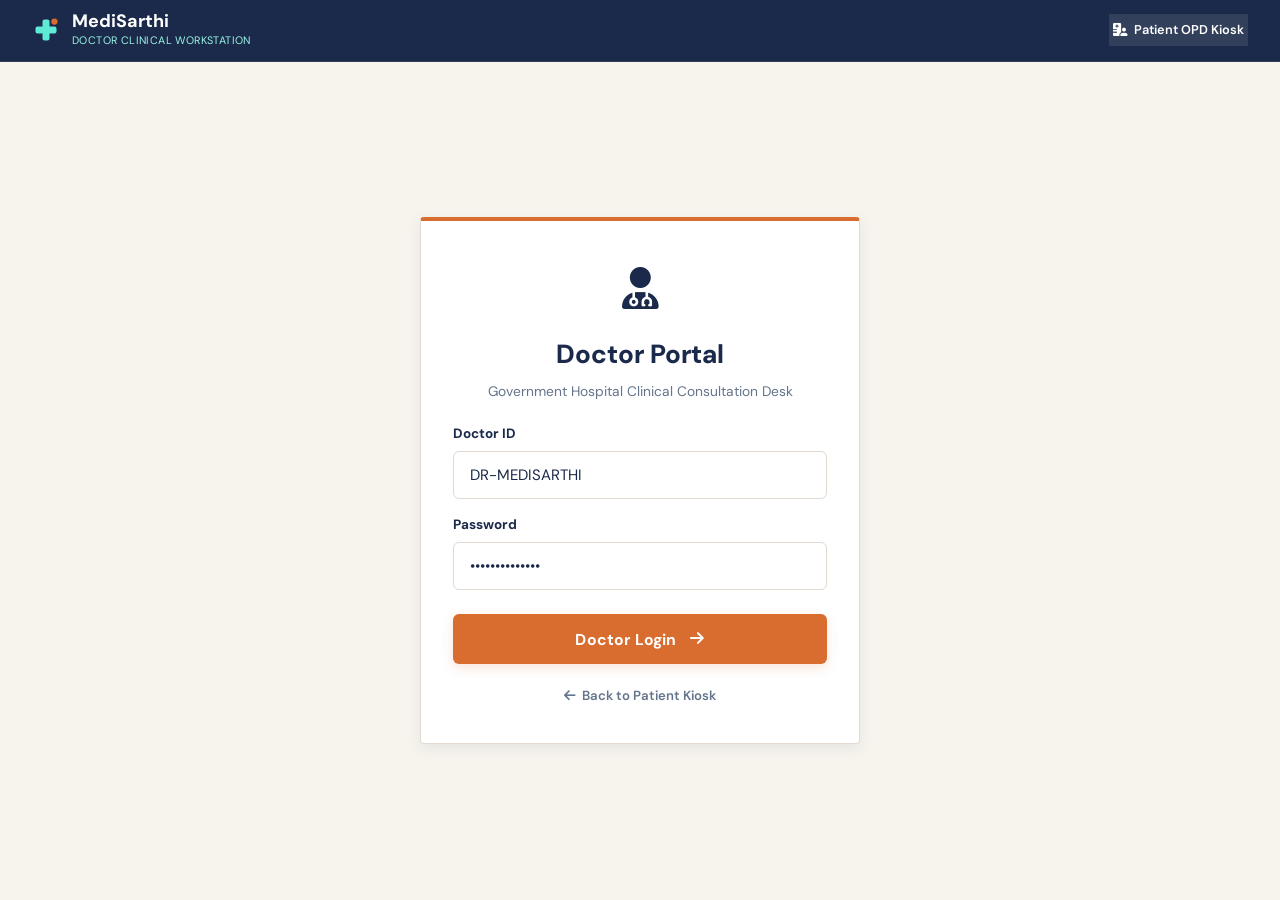
==== commit bc85ac67: "fix: finalize responsive layout and visual QA" ====
--- a/doctor-login.html
+++ b/doctor-login.html
@@ -41,7 +41,7 @@
 
   <!-- Login Main -->
   <main style="flex:1; display:flex; align-items:center; justify-content:center; padding:24px;">
-    <div id="doctor-login-card" style="max-width:440px; width:100%; margin:0 auto; padding:36px 32px; background:#ffffff; border:1px solid var(--border-subtle); border-top:4px solid var(--orange-primary); border-radius:var(--radius-sm); box-shadow:var(--shadow-md); text-align:center;">
+    <div id="doctor-login-card" style="max-width:440px; width:100%; margin:0 auto; padding:clamp(20px, 4vw, 36px) clamp(16px, 3.5vw, 32px); background:#ffffff; border:1px solid var(--border-subtle); border-top:4px solid var(--orange-primary); border-radius:var(--radius-sm); box-shadow:var(--shadow-md); text-align:center;">
       <div style="font-size:2.8rem; color:var(--teal-deep); margin-bottom:12px;"><i class="fa-solid fa-user-doctor"></i></div>
       <h2 style="font-size:1.75rem; font-weight:800; color:var(--teal-deepest); margin-bottom:6px;">Doctor Portal</h2>
       <p style="color:var(--text-muted); margin-bottom:22px; font-size:0.92rem;">Government Hospital Clinical Consultation Desk</p>
--- a/styles.css
+++ b/styles.css
@@ -10,23 +10,33 @@
   --bg-subtle:    #EFECE5;
   --bg-kiosk:     #F7F4EE;
 
-  --teal-deepest: #123B42;
-  --teal-deep:    #123B42;
-  --teal-primary: #1F5E5A;
-  --teal-mid:     #1F5E5A;
-  --teal-light:   #7FA6A0;
-  --teal-tint:    #E9F2F0;
-  --teal-bright:  #2D827C;
+  /* Indigo Blue Palette */
+  --indigo-deepest:#1B2A4A;
+  --indigo-deep:   #1B2A4A;
+  --indigo-primary:#253B5E;
+  --indigo-mid:    #2B436B;
+  --indigo-light:  #64748B;
+  --indigo-tint:   #EFF4F9;
+  --indigo-bright: #253B5E;
+
+  /* Aliased for full backward compatibility across all modules */
+  --teal-deepest: #1B2A4A;
+  --teal-deep:    #1B2A4A;
+  --teal-primary: #253B5E;
+  --teal-mid:     #2B436B;
+  --teal-light:   #64748B;
+  --teal-tint:    #EFF4F9;
+  --teal-bright:  #253B5E;
 
   --orange:       #D96C2F;
   --orange-primary: #D96C2F;
   --orange-hover: #C45A20;
   --orange-soft:  #FDF2EA;
 
-  --charcoal:     #1D2A2E;
-  --text:         #1D2A2E;
-  --text-sub:     #4A5A5E;
-  --text-muted:   #6C7E82;
+  --charcoal:     #1B2A4A;
+  --text:         #1B2A4A;
+  --text-sub:     #475569;
+  --text-muted:   #64748B;
 
   --border:       #E2D9D0;
   --border-light: #EEE9E3;
@@ -75,13 +85,27 @@
 
 /* ── Layout ───────────────────────────────────────────────── */
 .ms-layout {
-  height: 100vh;
-  max-height: 100vh;
+  min-height: 100vh;
   display: flex;
   flex-direction: column;
   background: var(--bg);
-  overflow: hidden;
-}
+}
+
+@media (min-width: 961px) {
+  .ms-layout {
+    height: 100vh;
+    max-height: 100vh;
+    overflow: hidden;
+  }
+}
+
+/* ── Focus-visible Accessibility ──────────────────────────── */
+:focus-visible {
+  outline: 2px solid var(--teal-bright) !important;
+  outline-offset: 2px !important;
+  box-shadow: 0 0 0 3px rgba(45, 130, 124, 0.25) !important;
+}
+
 
 /* ── Header ───────────────────────────────────────────────── */
 .ms-header {
@@ -1337,186 +1361,157 @@
   padding: 0 !important;
 }
 
+/* Hide top white navigation header bar on Screen 1 (Homepage) and Screen 2 (Language Selection) */
+.ms-layout:has(#step-1:not([style*="none"])) .ms-header,
+body:has(#step-1:not([style*="none"])) .ms-header,
+.ms-layout:has(#step-2:not([style*="none"])) .ms-header,
+body:has(#step-2:not([style*="none"])) .ms-header {
+  display: none !important;
+}
+
+
+
 .ms-home {
   position: relative;
   width: 100%;
-  height: calc(100vh - 52px);
-  max-height: calc(100vh - 52px);
-  overflow: hidden;
-
-  background:
-    linear-gradient(
-      90deg,
-      #F7F4EE 0%,
-      #F7F4EE 51%,
-      #F0ECE4 51%,
-      #F0ECE4 100%
-    );
-
-  color: #123B42;
-}
-
-/* ---------- BRAND TOP ---------- */
-.ms-home-brand {
-  position: absolute;
-  top: 20px;
-  left: 48px;
-
-  display: flex;
-  align-items: center;
-  gap: 14px;
-
-  z-index: 10;
-}
-
-.ms-home-logo-wrap {
-  display: flex;
-  align-items: center;
-  justify-content: center;
-  flex-shrink: 0;
-}
-
-.ms-home-brand-name {
-  font-family: 'DM Sans', sans-serif;
-  font-size: 24px;
-  font-weight: 700;
-  letter-spacing: -0.04em;
-  line-height: 1;
-  color: #123B42;
-}
-
-.ms-home-brand-name span {
-  color: #D96C2F;
-}
-
-.ms-home-brand-sub {
-  margin-top: 4px;
-  font-size: 10px;
-  font-weight: 600;
-  letter-spacing: 0.12em;
-  text-transform: uppercase;
-  color: #66777A;
-}
-
-/* ---------- TOP KIOSK LABEL ---------- */
-.ms-home-topline {
-  position: absolute;
-  top: 26px;
-  right: 48px;
-
-  display: flex;
-  align-items: center;
-  gap: 12px;
-
-  font-size: 10px;
-  font-weight: 700;
-  letter-spacing: 0.22em;
-  color: #53696C;
-
-  z-index: 10;
-}
-
-.ms-home-topline span {
-  width: 30px;
-  height: 2px;
-  background: #D96C2F;
-}
-
-/* ---------- MAIN CONTENT GRID (CENTERED & PROPORTIONATE) ---------- */
-.ms-home-content {
-  position: absolute;
-  left: 48px;
-  right: 0;
-  top: calc(50% - 10px);
-  transform: translateY(-50%);
-
-  display: grid;
-  grid-template-columns: 50% 50%;
-  align-items: center;
+  background: var(--bg);
+  color: var(--teal-deepest);
+}
+
+@media (min-width: 961px) {
+  .ms-home {
+    height: 100vh;
+    max-height: 100vh;
+    overflow: hidden;
+  }
+
+  .ms-home-brand {
+    position: absolute;
+    top: 20px;
+    left: 48px;
+    display: flex;
+    align-items: center;
+    gap: 14px;
+    z-index: 10;
+  }
+
+  .ms-home-topline {
+    position: absolute;
+    top: 26px;
+    right: 48px;
+    display: flex;
+    align-items: center;
+    gap: 12px;
+    font-size: 10px;
+    font-weight: 700;
+    letter-spacing: 0.22em;
+    color: var(--teal-primary);
+    z-index: 10;
+  }
+
+  .ms-home-content {
+    position: absolute;
+    left: 0;
+    right: 0;
+    width: min(1200px, calc(100% - clamp(48px, 6vw, 96px)));
+    margin: 0 auto;
+    top: clamp(64px, 9vh, 88px);
+    bottom: 0;
+    transform: none;
+
+    display: grid;
+    grid-template-columns: 1fr 1fr;
+    align-items: flex-end;
+    gap: clamp(24px, 4vw, 48px);
+    z-index: 5;
+  }
 }
 
 /* ---------- LEFT COPY ---------- */
 .ms-home-copy {
   position: relative;
   z-index: 5;
-  padding-left: 10px;
+  padding-left: 0;
+  align-self: center;
+  margin-bottom: clamp(48px, 7vh, 76px);
 }
 
 .ms-home-kicker {
   display: flex;
   align-items: center;
   gap: 12px;
-  margin-bottom: 10px;
+  margin-bottom: 12px;
 
   font-size: 11px;
   font-weight: 700;
-  letter-spacing: 0.26em;
-  color: #617477;
+  letter-spacing: 0.22em;
+  color: var(--teal-primary);
 }
 
 .ms-home-kicker::before {
   content: "";
-  width: 36px;
-  height: 3px;
-  background: #D96C2F;
+  width: 28px;
+  height: 2px;
+  background: var(--teal-primary);
 }
 
 .ms-home-copy h1 {
   margin: 0;
-  font-family: Georgia, 'Times New Roman', serif;
-  font-size: clamp(54px, 5.8vw, 76px);
-  font-weight: 700;
-  line-height: 0.92;
-  letter-spacing: -0.055em;
-  color: #123B42;
+  font-family: var(--font-serif);
+  font-size: clamp(38px, 4.2vw, 62px);
+  font-weight: 700;
+  line-height: 1.02;
+  letter-spacing: -0.04em;
+  color: var(--teal-deepest);
 }
 
 .ms-home-copy h1 span {
-  color: #D96C2F;
+  color: var(--orange);
 }
 
 .ms-home-copy p {
   margin-top: 16px;
-  font-size: 17px;
-  line-height: 1.45;
+  font-size: 16px;
+  line-height: 1.5;
   font-weight: 400;
-  color: #53696C;
+  color: var(--text-sub);
 }
 
 /* ---------- GET STARTED BUTTON ---------- */
 .ms-home-start {
-  margin-top: 22px;
-  width: 310px;
-  height: 56px;
-
-  border: none;
+  margin-top: 24px;
+  width: 290px;
+  height: 54px;
+
+  border: 1px solid transparent;
   border-radius: var(--radius);
-  background: #D96C2F;
+  background: var(--orange);
   color: #FFFFFF;
 
   display: flex;
   align-items: center;
   justify-content: center;
-  gap: 18px;
-
-  font-size: 16px;
+  gap: 14px;
+
+  font-size: 15px;
   font-weight: 700;
   letter-spacing: 0.01em;
   cursor: pointer;
 
-  box-shadow: 0 8px 20px rgba(217,108,47,0.20);
-  transition: transform 150ms ease, background 150ms ease, box-shadow 150ms ease;
+  /* Tactile, non-cliché solid subtle drop */
+  box-shadow: 0 2px 6px rgba(18, 59, 66, 0.12);
+  transition: all var(--fast) var(--ease);
 }
 
 .ms-home-start i {
-  font-size: 15px;
-  transition: transform 150ms ease;
+  font-size: 14px;
+  transition: transform var(--fast) var(--ease);
 }
 
 .ms-home-start:hover {
-  background: #C45A20;
-  transform: translateY(-2px);
-  box-shadow: 0 12px 26px rgba(217,108,47,0.26);
+  background: var(--orange-hover);
+  transform: translateY(-1px);
+  box-shadow: 0 4px 12px rgba(18, 59, 66, 0.16);
 }
 
 .ms-home-start:hover i {
@@ -1529,11 +1524,11 @@
 
 /* ---------- INPUT CHANNELS: SPEAK / TYPE / CHOOSE ---------- */
 .ms-home-inputs {
-  margin-top: 18px;
+  margin-top: 22px;
   display: flex;
   align-items: center;
   gap: 16px;
-  color: #123B42;
+  color: var(--teal-deepest);
 }
 
 .ms-home-inputs > div:not(.ms-home-divider) {
@@ -1545,96 +1540,54 @@
 }
 
 .ms-home-inputs i {
-  font-size: 15px;
-  color: #123B42;
+  font-size: 14px;
+  color: var(--teal-primary);
 }
 
 .ms-home-divider {
   width: 1px;
-  height: 18px;
-  background: #CFC8BE;
-}
-
-/* ---------- MEDICAL VISUAL (SOPHISTICATED CLINICAL SYSTEM) ---------- */
-.ms-medical-visual {
-  position: relative;
-  height: 480px;
-  display: flex;
-  align-items: center;
-  justify-content: center;
-  overflow: hidden;
-}
-
+  height: 16px;
+  background: var(--border);
+}
+
+/* ---------- MEDICAL VISUAL (HUMAN-DESIGNED CLINICAL KIOSK CARD) ---------- */
 .ms-medical-glow {
-  position: absolute;
-  width: 440px;
-  height: 440px;
-  border-radius: 50%;
-  background:
-    radial-gradient(
-      circle,
-      rgba(217,108,47,0.12) 0%,
-      rgba(217,108,47,0.04) 40%,
-      transparent 70%
-    );
-  filter: blur(2px);
+  display: none;
 }
 
 .ms-medical-arch {
   position: relative;
-  width: 370px;
-  height: 440px;
-  border-radius: 185px 185px 0 0;
-
-  background:
-    linear-gradient(
-      135deg,
-      #123B42 0%,
-      #1F5E5A 48%,
-      #0E3339 100%
-    );
-
+  width: 380px;
+  height: 420px;
+  border-radius: 12px;
+  background: var(--bg-white);
+  border: 1px solid var(--border);
   overflow: hidden;
-  box-shadow: -20px 28px 50px rgba(18,59,66,0.16);
+  box-shadow: 0 4px 20px rgba(18, 59, 66, 0.05);
 }
 
 .ms-medical-arch::before {
   content: "";
   position: absolute;
-  left: 56px;
-  right: 56px;
-  top: 60px;
-  bottom: 0;
-  border-radius: 145px 145px 0 0;
-  background:
-    linear-gradient(
-      180deg,
-      #F8F4EC 0%,
-      #EFE9DE 72%,
-      #DAD3C8 100%
-    );
+  top: 0;
+  left: 0;
+  right: 0;
+  height: 6px;
+  background: var(--teal-deepest);
 }
 
 .ms-medical-arch::after {
-  content: "";
-  position: absolute;
-  width: 5px;
-  top: 70px;
-  bottom: 0;
-  right: 51px;
-  background: #D96C2F;
-  opacity: 0.9;
+  display: none;
 }
 
 .ms-medical-cross {
   position: absolute;
   z-index: 4;
-  top: 145px;
+  top: 60px;
   left: 50%;
   transform: translateX(-50%);
-  width: 100px;
-  height: 100px;
-  opacity: 0.96;
+  width: 80px;
+  height: 80px;
 }
 
 .ms-medical-cross span {
@@ -1642,17 +1595,18 @@
   left: 50%;
   top: 50%;
   transform: translate(-50%, -50%);
-  background: #FFFFFF;
+  background: var(--teal-deepest);
+  border-radius: 2px;
 }
 
 .ms-medical-cross span:first-child {
-  width: 100px;
-  height: 32px;
+  width: 72px;
+  height: 22px;
 }
 
 .ms-medical-cross span:last-child {
-  width: 32px;
-  height: 100px;
+  width: 22px;
+  height: 72px;
 }
 
 .ms-medical-cross::after {
@@ -1660,36 +1614,25 @@
   position: absolute;
   left: 50%;
   top: 50%;
-  width: 20px;
-  height: 20px;
+  width: 14px;
+  height: 14px;
   transform: translate(-50%, -50%);
-  background: #D96C2F;
+  background: var(--orange);
+  border-radius: 2px;
 }
 
 .ms-medical-floor {
-  position: absolute;
-  z-index: 3;
-  left: 56px;
-  right: 56px;
-  bottom: 0;
-  height: 120px;
-  background:
-    linear-gradient(
-      180deg,
-      rgba(255,255,255,0),
-      rgba(18,59,66,0.08)
-    );
-  clip-path: polygon(0 40%, 100% 0, 100% 100%, 0 100%);
+  display: none;
 }
 
 .ms-medical-ecg {
   position: absolute;
   z-index: 5;
-  left: 85px;
-  right: 85px;
-  bottom: 85px;
-  height: 60px;
-  opacity: 0.9;
+  left: 36px;
+  right: 36px;
+  bottom: 140px;
+  height: 48px;
+  opacity: 0.85;
 }
 
 .ms-medical-ecg svg {
@@ -1699,113 +1642,738 @@
 
 .ms-medical-ecg path {
   fill: none;
-  stroke: #D96C2F;
-  stroke-width: 2.8;
+  stroke: var(--teal-primary);
+  stroke-width: 2.2;
   vector-effect: non-scaling-stroke;
 }
 
 .ms-medical-panel {
   position: absolute;
   z-index: 6;
-  right: 22px;
+  left: 28px;
+  right: 28px;
   bottom: 28px;
-  width: 98px;
-  height: 130px;
-  padding: 22px 14px;
-  background: rgba(255,255,255,0.95);
-  border-left: 3.5px solid #D96C2F;
-  box-shadow: 0 12px 24px rgba(18,59,66,0.10);
+  height: 90px;
+  padding: 16px 20px;
+  background: var(--bg-subtle);
+  border: 1px solid var(--border);
+  border-radius: var(--radius-sm);
+  display: flex;
+  flex-direction: column;
+  justify-content: center;
 }
 
 .ms-panel-line {
-  height: 3.5px;
-  width: 60px;
-  background: #123B42;
-  margin-bottom: 14px;
-  opacity: 0.82;
+  height: 3px;
+  width: 80%;
+  background: var(--teal-deepest);
+  margin-bottom: 10px;
+  opacity: 0.7;
+  border-radius: 1px;
 }
 
 .ms-panel-line.short {
-  width: 36px;
-  background: #D96C2F;
+  width: 45%;
+  background: var(--orange);
+  margin-bottom: 10px;
+  opacity: 0.9;
 }
 
 .ms-medical-accent {
+  display: none;
+}
+
+/* ---------- DOCTOR HERO IMAGE & BACKGROUND ARCS ---------- */
+.ms-medical-visual {
+  position: relative;
+  height: 100%;
+  width: 100%;
+  display: flex;
+  align-items: flex-end;
+  justify-content: flex-end;
+  overflow: visible;
+}
+
+.ms-visual-bg {
   position: absolute;
-  right: 0;
-  top: 40px;
-  width: 11px;
-  height: 380px;
-  background: #D96C2F;
-  opacity: 0.92;
-}
-
-/* ---------- BOTTOM PRIVACY / SECURITY STRIP ---------- */
+  inset: 0;
+  pointer-events: none;
+  z-index: 1;
+}
+
+.ms-bg-arcs {
+  width: 100%;
+  height: 100%;
+  pointer-events: none;
+}
+
+.ms-medical-hero-image {
+  position: absolute;
+  right: clamp(0px, 2vw, 32px);
+  bottom: 0;
+  width: auto;
+  height: auto;
+  max-height: min(100%, 86vh);
+  max-width: 100%;
+  object-fit: contain;
+  object-position: bottom right;
+  z-index: 5;
+  border: none;
+  background: transparent;
+}
+
+/* Gradient edge fades */
+.ms-visual-fade-l {
+  position: absolute;
+  left: 0;
+  top: 0;
+  bottom: 0;
+  width: 120px;
+  z-index: 6;
+  pointer-events: none;
+  background: linear-gradient(to right, var(--bg) 0%, rgba(247,244,238,0) 100%);
+}
+
+.ms-visual-fade-b {
+  display: none;
+}
+
+.ms-visual-fade-t {
+  display: none;
+}
+
+.ms-home-trust {
+  display: flex;
+  align-items: center;
+  gap: 12px;
+  margin-top: 24px;
+  font-size: 11px;
+  font-weight: 700;
+  letter-spacing: 0.08em;
+  color: var(--teal-deep);
+  opacity: 0.75;
+}
+
+.ms-trust-dot {
+  width: 4px;
+  height: 4px;
+  border-radius: 50%;
+  background: var(--teal-primary);
+}
+
+/* ---------- INTEGRATED HOMEPAGE BENEFITS ---------- */
 .ms-home-footer {
   position: absolute;
   left: 0;
   right: 0;
-  bottom: 0;
-  height: 48px;
-
-  border-top: 1px solid #DED8CF;
+  bottom: 22px;
+  height: auto;
+  max-width: 1200px;
+  width: calc(100% - 96px);
+  margin: 0 auto;
+
+  border: none;
+  background: transparent;
   display: flex;
   align-items: center;
   justify-content: space-between;
-  padding: 0 48px;
-  background: rgba(247,244,238,0.98);
+  padding: 0;
   z-index: 20;
 }
 
-.ms-home-footer-left,
-.ms-home-footer-right {
-  display: flex;
-  align-items: center;
-  gap: 10px;
+.ms-benefit {
+  display: flex;
+  align-items: baseline;
+  gap: 8px;
+  white-space: nowrap;
+}
+.ms-benefit strong {
+  font-family: inherit;
+  font-size: 12px;
+  font-weight: 700;
+  color: var(--teal-deepest);
+  letter-spacing: -0.01em;
+}
+.ms-benefit span {
+  font-family: inherit;
   font-size: 11.5px;
-  font-weight: 600;
-  color: #637477;
-}
-
-.ms-home-footer-left i {
-  font-size: 14px;
-  color: #123B42;
-}
-
-.ms-home-footer-right {
-  gap: 10px;
-  letter-spacing: 0.04em;
-}
-
-.ms-home-footer-right b {
-  color: #D96C2F;
+  font-weight: 500;
+  color: var(--text-sub);
 }
 
 /* ─────────────────────────────────────────────────────────── */
-/*  RESPONSIVE SAFETY                                          */
+/*  RESPONSIVE SAFETY & CROSS-DEVICE ADAPTATION                */
 /* ─────────────────────────────────────────────────────────── */
 
 @media (max-width: 960px) {
   .ms-home {
     height: auto;
     min-height: 100vh;
+    display: flex;
+    flex-direction: column;
+    justify-content: space-between;
     overflow-y: auto;
+    overflow-x: hidden;
+  }
+
+  .ms-home-brand {
+    position: relative;
+    top: auto;
+    left: auto;
+    padding: clamp(14px, 3vh, 20px) clamp(16px, 4vw, 32px) 0;
+    width: 100%;
+    box-sizing: border-box;
+    display: flex;
+    align-items: center;
+    justify-content: flex-start;
+    gap: 12px;
+    z-index: 10;
+  }
+
+  .ms-home-topline {
+    display: none;
+  }
+
+  .ms-home-content {
+    position: relative;
+    top: auto;
+    bottom: auto;
+    transform: none;
+    width: calc(100% - 64px);
+    max-width: 640px;
+    margin: 20px auto 0;
+    left: 0;
+    right: 0;
+    grid-template-columns: 1fr;
+    padding: 0;
+    gap: 24px;
+    flex: 1;
+  }
+
+  .ms-home-copy {
+    align-self: auto;
+    margin-bottom: 0;
+  }
+
+  .ms-medical-visual {
+    height: clamp(260px, 40vh, 380px);
+    width: 100%;
+    max-width: 520px;
+    margin: 16px auto 0;
+    position: relative;
+    overflow: hidden;
+    border-radius: var(--radius-lg);
+  }
+
+  .ms-medical-hero-image {
+    right: auto;
+    left: 50%;
+    transform: translateX(-50%);
+    bottom: 0;
+    height: 100%;
+    max-width: 92%;
+  }
+
+  .ms-home-footer {
+    position: relative;
+    bottom: auto;
+    left: 0;
+    right: 0;
+    height: auto;
+    width: calc(100% - 64px);
+    max-width: 640px;
+    margin: 28px auto 20px;
+    padding: 0;
+    background: transparent;
+    border: none;
+    display: grid;
+    grid-template-columns: repeat(2, 1fr);
+    gap: 12px 24px;
+    box-sizing: border-box;
+  }
+
+  /* Doctor Portal Grid Stack */
+  .doctor-layout-grid,
+  .doc-main-grid {
+    grid-template-columns: 1fr !important;
+    height: auto !important;
+  }
+
+  .patient-queue-panel,
+  .doc-queue-panel {
+    max-height: 300px;
+    border-right: none !important;
+    border-bottom: 1px solid var(--border) !important;
+  }
+
+  .ms-kiosk-split {
+    grid-template-columns: 1fr !important;
+    gap: 24px !important;
+  }
+
+  .ms-kiosk-left {
+    padding-right: 0 !important;
+  }
+}
+
+@media (max-width: 840px) {
+  .doc-consult-main,
+  .doc-detail-panel {
+    grid-template-columns: 1fr !important;
+    gap: 16px !important;
+    padding: 16px !important;
+  }
+}
+
+@media (max-width: 768px) {
+  .ms-header {
+    padding: 8px 16px !important;
+    height: auto !important;
+    min-height: 52px;
+    display: flex;
+    align-items: center;
+    justify-content: space-between;
+    gap: 10px;
+  }
+
+  .doctor-header {
+    padding: 8px 16px !important;
+    height: auto !important;
+    min-height: 54px;
+    flex-wrap: wrap;
+    gap: 10px;
+  }
+
+  .option-grid,
+  .ms-cards-grid {
+    grid-template-columns: repeat(2, 1fr) !important;
+    gap: 12px !important;
+  }
+
+  .gender-btn,
+  .ms-chip,
+  .kiosk-chip {
+    min-height: 40px;
+  }
+}
+
+@media (max-width: 640px) {
+  .ms-home {
+    height: auto;
+    min-height: 100vh;
+    display: flex;
+    flex-direction: column;
+    overflow-x: hidden;
+  }
+
+  .ms-home-brand {
+    position: relative;
+    top: auto;
+    left: auto;
+    padding: 16px 20px 0;
+    width: 100%;
+    box-sizing: border-box;
+    display: flex;
+    align-items: center;
+    justify-content: flex-start;
+    gap: 10px;
+  }
+
+  .ms-home-topline {
+    display: none !important;
+  }
+
+  .ms-home-logo-wrap svg {
+    width: 34px;
+    height: 34px;
+  }
+
+  .ms-home-brand-name {
+    font-size: 20px;
+  }
+
+  .ms-home-brand-sub {
+    font-size: 9px;
   }
 
   .ms-home-content {
     position: relative;
     top: auto;
     transform: none;
+    width: calc(100% - 32px);
+    max-width: 100%;
+    padding: 0;
+    margin: 16px auto 0;
+    left: 0;
+    right: 0;
     grid-template-columns: 1fr;
-    padding: 100px 24px 70px;
+    gap: 20px;
+    box-sizing: border-box;
+  }
+
+  .ms-home-copy h1 {
+    font-size: clamp(28px, 7.5vw, 40px);
+    line-height: 1.05;
+  }
+
+  .ms-home-copy p {
+    font-size: 14px;
+    margin-top: 10px;
+    line-height: 1.45;
+  }
+
+  .ms-home-start {
+    width: 100%;
+    max-width: 320px;
+    height: 48px;
+    font-size: 14px;
+    margin-top: 18px;
+  }
+
+  .ms-home-inputs {
+    margin-top: 16px;
+    gap: 8px 12px;
+    flex-wrap: wrap;
+  }
+
+  .ms-home-inputs > div:not(.ms-home-divider) {
+    font-size: 12px;
+  }
+
+  .ms-home-trust {
+    margin-top: 16px;
+    gap: 6px 10px;
+    font-size: 10px;
+    flex-wrap: wrap;
   }
 
   .ms-medical-visual {
-    height: 360px;
+    height: clamp(240px, 35vh, 310px);
+    width: 100%;
+    margin-top: 12px;
+  }
+
+  .ms-medical-hero-image {
+    right: auto;
+    left: 50%;
+    transform: translateX(-50%);
+    bottom: 0;
+    height: 100%;
+    max-width: 95%;
+  }
+
+  .summary-grid,
+  .ms-form-grid {
+    grid-template-columns: 1fr !important;
+  }
+
+  .doc-stats-row {
+    padding: 10px 14px !important;
+    gap: 8px !important;
+  }
+
+  .doc-stat-card {
+    flex: 1 1 calc(50% - 8px);
+    min-width: 110px;
+  }
+
+  .ms-home-footer {
+    position: relative;
+    bottom: auto;
+    left: 0;
+    right: 0;
+    height: auto;
     margin-top: 24px;
-  }
-
-  .ms-home-topline {
-    display: none;
+    padding: 0;
+    width: calc(100% - 32px);
+    background: transparent !important;
+    border: none !important;
+    display: grid;
+    grid-template-columns: repeat(2, 1fr);
+    gap: 10px 14px;
+    box-sizing: border-box;
+  }
+
+  .ms-benefit {
+    white-space: normal;
+    flex-direction: column;
+    align-items: flex-start;
+    gap: 2px;
+  }
+
+  .ms-benefit strong {
+    font-size: 11px;
+    line-height: 1.2;
+  }
+
+  .ms-benefit span {
+    font-size: 10px;
+    line-height: 1.2;
+  }
+}
+
+@media (max-width: 480px) {
+  .option-grid,
+  .ms-cards-grid {
+    grid-template-columns: 1fr !important;
+  }
+
+  .ms-search-box {
+    grid-template-columns: 1fr !important;
+  }
+
+  .ms-header-controls {
+    width: auto;
+    gap: 6px;
+  }
+
+  .ms-lang-row {
+    display: flex !important;
+    flex-wrap: nowrap !important;
+    gap: 2px !important;
+    padding: 2px !important;
+  }
+
+  .ms-lang-btn {
+    padding: 4px 6px !important;
+    font-size: 0.72rem !important;
+    min-height: 32px !important;
+    flex: 1 1 auto !important;
+    text-align: center !important;
+  }
+
+  .ms-modal {
+    width: 92vw !important;
+    max-width: 520px !important;
+    max-height: 90vh !important;
+    overflow-y: auto !important;
+    padding: 20px 16px !important;
+  }
+
+  .ms-screen-medium,
+  .ms-screen-narrow {
+    padding: 16px 12px !important;
+    width: 100% !important;
+  }
+
+  .ms-headline {
+    font-size: 1.45rem !important;
+  }
+
+  .ms-headline-xl {
+    font-size: 1.8rem !important;
+  }
+}
+
+/* =========================================================
+   MEDISARTHI CLINICAL QUESTIONNAIRE DESIGN SYSTEM (POST-LANG)
+   ========================================================= */
+
+.ms-questionnaire-screen {
+  max-width: 1240px;
+  width: 94%;
+  margin: 0 auto;
+  padding: 32px 0;
+  box-sizing: border-box;
+}
+
+/* Stage Alignment for Full-Screen Feel */
+.ms-stage:has(.ms-questionnaire-screen:not([style*="display: none"])) {
+  align-items: flex-start;
+  padding: 24px 0;
+}
+
+/* Split Kiosk Grid Expansion */
+.ms-questionnaire-screen .ms-kiosk-split {
+  display: grid;
+  grid-template-columns: 1fr 1.25fr;
+  gap: 48px;
+  align-items: stretch;
+  min-height: clamp(440px, 58vh, 680px);
+}
+
+.ms-questionnaire-screen .ms-kiosk-left {
+  display: flex;
+  flex-direction: column;
+  justify-content: space-between;
+  padding-right: 12px;
+}
+
+.ms-questionnaire-screen .ms-kiosk-right {
+  display: flex;
+  flex-direction: column;
+  justify-content: center;
+  gap: 16px;
+  width: 100%;
+}
+
+/* Headline & Subline Typography System (Max 2 Lines Constraint) */
+.ms-questionnaire-screen .ms-headline {
+  font-size: clamp(1.55rem, 2.2vw, 2.15rem) !important;
+  font-weight: 700 !important;
+  color: var(--teal-deepest) !important;
+  line-height: 1.25 !important;
+  letter-spacing: -0.02em !important;
+  margin-bottom: 10px !important;
+  max-width: 100% !important;
+}
+
+.ms-questionnaire-screen .ms-subline {
+  font-size: clamp(0.92rem, 1.15vw, 1.05rem) !important;
+  color: var(--text-sub) !important;
+  line-height: 1.5 !important;
+  margin-bottom: 24px !important;
+}
+
+/* Questionnaire Inputs & Buttons Touch Sizing */
+.ms-questionnaire-screen .ms-input,
+.ms-questionnaire-screen .kiosk-input {
+  height: 52px;
+  font-size: 1rem;
+  padding: 0 18px;
+  border-radius: var(--radius-sm);
+}
+
+.ms-questionnaire-screen .ms-input-lg {
+  height: 58px;
+  font-size: 1.25rem;
+  letter-spacing: 0.1em;
+}
+
+.ms-questionnaire-screen .btn-primary,
+.ms-questionnaire-screen .btn-kiosk-primary,
+.ms-questionnaire-screen .btn-outline,
+.ms-questionnaire-screen .btn-kiosk-secondary {
+  height: 52px;
+  font-size: 0.96rem;
+  border-radius: var(--radius-sm);
+}
+
+/* Questionnaire Option Rows & Touch Tiles Sizing */
+.ms-questionnaire-screen .ms-option {
+  padding: clamp(14px, 2vw, 22px) clamp(16px, 2.5vw, 24px);
+  min-height: auto;
+  border-radius: var(--radius);
+}
+
+/* Symptom Row Touch Cards */
+.ms-questionnaire-screen .ms-symptom-row {
+  padding: clamp(12px, 2vw, 18px) clamp(14px, 2.5vw, 20px);
+  min-height: auto;
+  border-radius: var(--radius);
+}
+
+.ms-questionnaire-screen .ms-symptom-label {
+  font-size: 1.05rem;
+  font-weight: 700;
+  color: var(--teal-deepest);
+}
+
+.ms-questionnaire-screen .ms-symptom-sub {
+  font-size: 0.82rem;
+  color: var(--text-muted);
+  margin-top: 3px;
+}
+
+/* Summary Containers Expansion */
+#dynamic-summary-container,
+#ayush-summary-container,
+#aq-container,
+#ayush-container {
+  width: 100%;
+}
+
+/* Responsive Viewport Overrides */
+@media (max-width: 1024px) {
+  .ms-questionnaire-screen {
+    max-width: 960px;
+    width: 94%;
+    padding: 24px 0;
+  }
+  .ms-questionnaire-screen .ms-kiosk-split {
+    gap: 36px;
+    min-height: auto;
+  }
+}
+
+@media (max-width: 899px) {
+  .ms-questionnaire-screen {
+    width: 100% !important;
+    padding: 20px 18px 32px !important;
+  }
+
+  .ms-questionnaire-screen .ms-kiosk-split {
+    display: flex !important;
+    flex-direction: column !important;
+    gap: 20px !important;
+    min-height: auto !important;
+  }
+
+  .ms-questionnaire-screen .ms-kiosk-left {
+    padding-right: 0 !important;
+    display: flex !important;
+    flex-direction: column !important;
+  }
+
+  .ms-questionnaire-screen .ms-kiosk-left .ms-nav {
+    order: 3;
+    margin-top: 24px;
+    padding-top: 16px;
+    border-top: 1px solid var(--border-light);
+  }
+
+  .ms-questionnaire-screen .ms-kiosk-right {
+    order: 2;
+  }
+}
+
+@media (max-width: 640px) {
+  .ms-questionnaire-screen {
+    padding: 16px 14px 24px !important;
+  }
+
+  .ms-questionnaire-screen .ms-headline {
+    font-size: 1.4rem !important;
+    line-height: 1.25 !important;
+    margin-bottom: 8px !important;
+  }
+
+  .ms-questionnaire-screen .ms-subline {
+    font-size: 0.88rem !important;
+    line-height: 1.45 !important;
+    margin-bottom: 16px !important;
+  }
+
+  .ms-questionnaire-screen .ms-input,
+  .ms-questionnaire-screen .kiosk-input {
+    height: 48px;
+    font-size: 0.95rem;
+  }
+
+  .ms-questionnaire-screen .ms-input-lg {
+    height: 52px;
+    font-size: 1.1rem;
+  }
+
+  .ms-questionnaire-screen .btn-primary,
+  .ms-questionnaire-screen .btn-kiosk-primary,
+  .ms-questionnaire-screen .btn-outline,
+  .ms-questionnaire-screen .btn-kiosk-secondary {
+    height: 48px;
+    font-size: 0.92rem;
+  }
+}
+
+@media (max-width: 380px) {
+  .ms-questionnaire-screen {
+    padding: 12px 10px 20px !important;
+  }
+
+  .ms-questionnaire-screen .ms-headline {
+    font-size: 1.28rem !important;
+  }
+
+  .ms-questionnaire-screen .ms-subline {
+    font-size: 0.84rem !important;
   }
 }
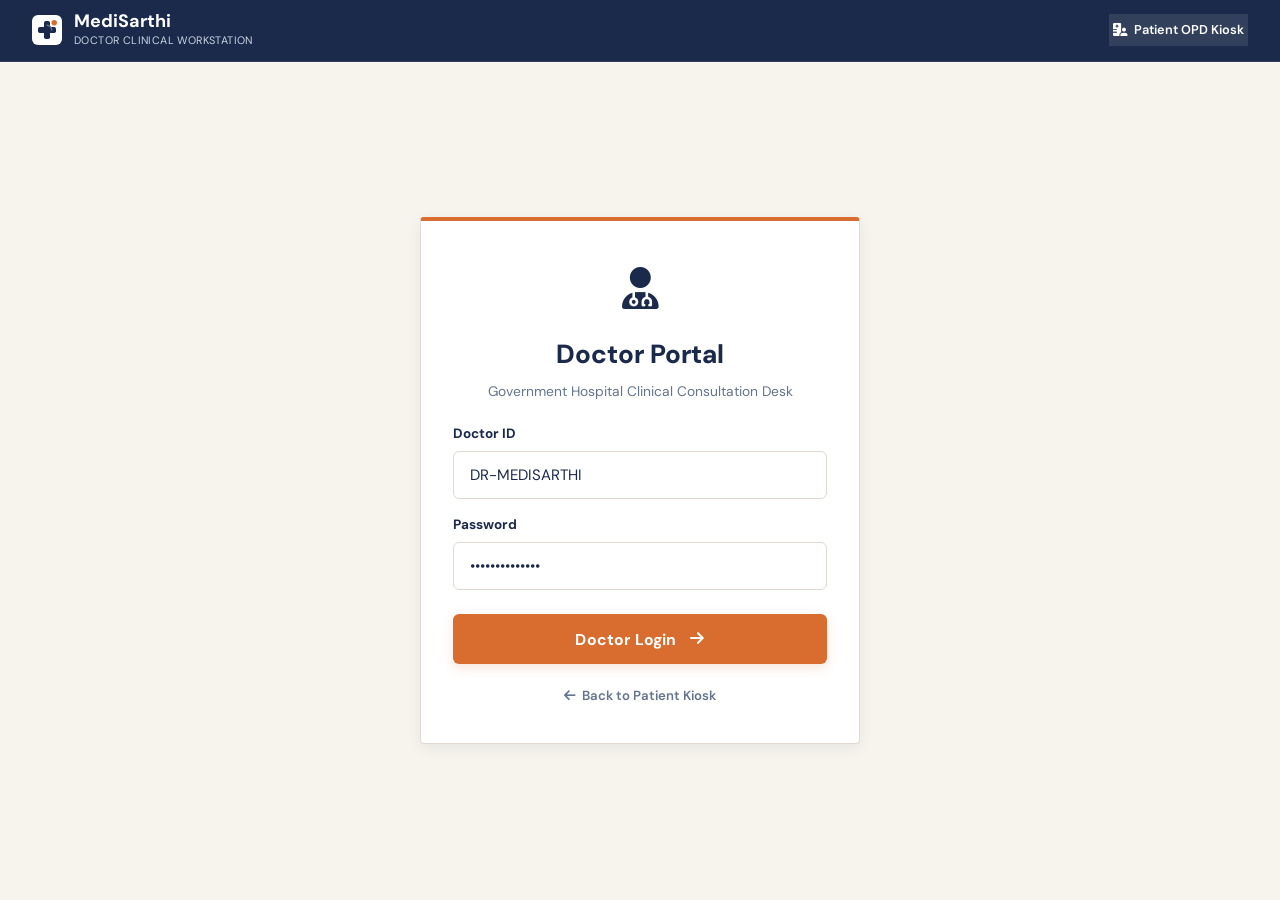
==== commit f3444bce: "fix: unify doctor portal logo branding" ====
--- a/doctor-login.html
+++ b/doctor-login.html
@@ -20,16 +20,17 @@
   <!-- Header -->
   <header style="background:var(--teal-deepest); border-bottom:1px solid rgba(255,255,255,0.1); padding:12px 32px; display:flex; align-items:center; justify-content:space-between; flex-wrap:wrap; gap:12px;">
     <div style="display:flex; align-items:center; gap:12px;">
-      <div style="display:flex; align-items:center; justify-content:center;">
-        <svg width="28" height="28" viewBox="0 0 40 40" fill="none" xmlns="http://www.w3.org/2000/svg">
-          <rect x="15" y="5" width="10" height="30" rx="3" fill="#5eead4"/>
-          <rect x="5" y="15" width="30" height="10" rx="3" fill="#5eead4"/>
+      <div style="display:flex; align-items:center; justify-content:center; background:#ffffff; border-radius:6px; padding:3px;">
+        <svg width="24" height="24" viewBox="0 0 40 40" fill="none" xmlns="http://www.w3.org/2000/svg">
+          <rect x="15" y="5" width="10" height="30" rx="3" fill="#1B2A4A"/>
+          <rect x="5" y="15" width="30" height="10" rx="3" fill="#1B2A4A"/>
           <circle cx="32" cy="8" r="4.5" fill="#D96C2F"/>
+          <path d="M20 12C24 12 28 16 28 20" stroke="#64748B" stroke-width="2.5" stroke-linecap="round"/>
         </svg>
       </div>
       <div>
         <h1 style="font-size:1.2rem; font-weight:700; color:#ffffff; margin:0; line-height:1.1;">MediSarthi</h1>
-        <p style="font-size:0.72rem; color:#99f6e4; margin:0; text-transform:uppercase; letter-spacing:0.4px;">Doctor Clinical Workstation</p>
+        <p style="font-size:0.72rem; color:#cbd5e1; margin:0; text-transform:uppercase; letter-spacing:0.4px;">Doctor Clinical Workstation</p>
       </div>
     </div>
     <div>
--- a/styles.css
+++ b/styles.css
@@ -1421,7 +1421,7 @@
 
     display: grid;
     grid-template-columns: 1fr 1fr;
-    align-items: flex-end;
+    align-items: center;
     gap: clamp(24px, 4vw, 48px);
     z-index: 5;
   }
@@ -1433,7 +1433,7 @@
   z-index: 5;
   padding-left: 0;
   align-self: center;
-  margin-bottom: clamp(48px, 7vh, 76px);
+  margin-bottom: 0;
 }
 
 .ms-home-kicker {
@@ -1690,56 +1690,37 @@
   width: 100%;
   display: flex;
   align-items: flex-end;
-  justify-content: flex-end;
+  justify-content: center;
   overflow: visible;
 }
 
-.ms-visual-bg {
-  position: absolute;
-  inset: 0;
-  pointer-events: none;
-  z-index: 1;
-}
-
+.ms-visual-bg,
 .ms-bg-arcs {
-  width: 100%;
-  height: 100%;
-  pointer-events: none;
+  display: none;
 }
 
 .ms-medical-hero-image {
   position: absolute;
-  right: clamp(0px, 2vw, 32px);
   bottom: 0;
+  left: 50%;
+  transform: translateX(-50%);
   width: auto;
   height: auto;
-  max-height: min(100%, 86vh);
+  max-height: min(100%, 84vh);
   max-width: 100%;
   object-fit: contain;
-  object-position: bottom right;
+  object-position: bottom center;
   z-index: 5;
   border: none;
   background: transparent;
+  box-shadow: none;
 }
 
 /* Gradient edge fades */
-.ms-visual-fade-l {
-  position: absolute;
-  left: 0;
-  top: 0;
-  bottom: 0;
-  width: 120px;
-  z-index: 6;
-  pointer-events: none;
-  background: linear-gradient(to right, var(--bg) 0%, rgba(247,244,238,0) 100%);
-}
-
-.ms-visual-fade-b {
-  display: none;
-}
-
+.ms-visual-fade-l,
+.ms-visual-fade-b,
 .ms-visual-fade-t {
-  display: none;
+  display: none !important;
 }
 
 .ms-home-trust {
@@ -1861,13 +1842,13 @@
     max-width: 520px;
     margin: 16px auto 0;
     position: relative;
-    overflow: hidden;
-    border-radius: var(--radius-lg);
+    overflow: visible;
   }
 
   .ms-medical-hero-image {
     right: auto;
     left: 50%;
+    top: auto;
     transform: translateX(-50%);
     bottom: 0;
     height: 100%;
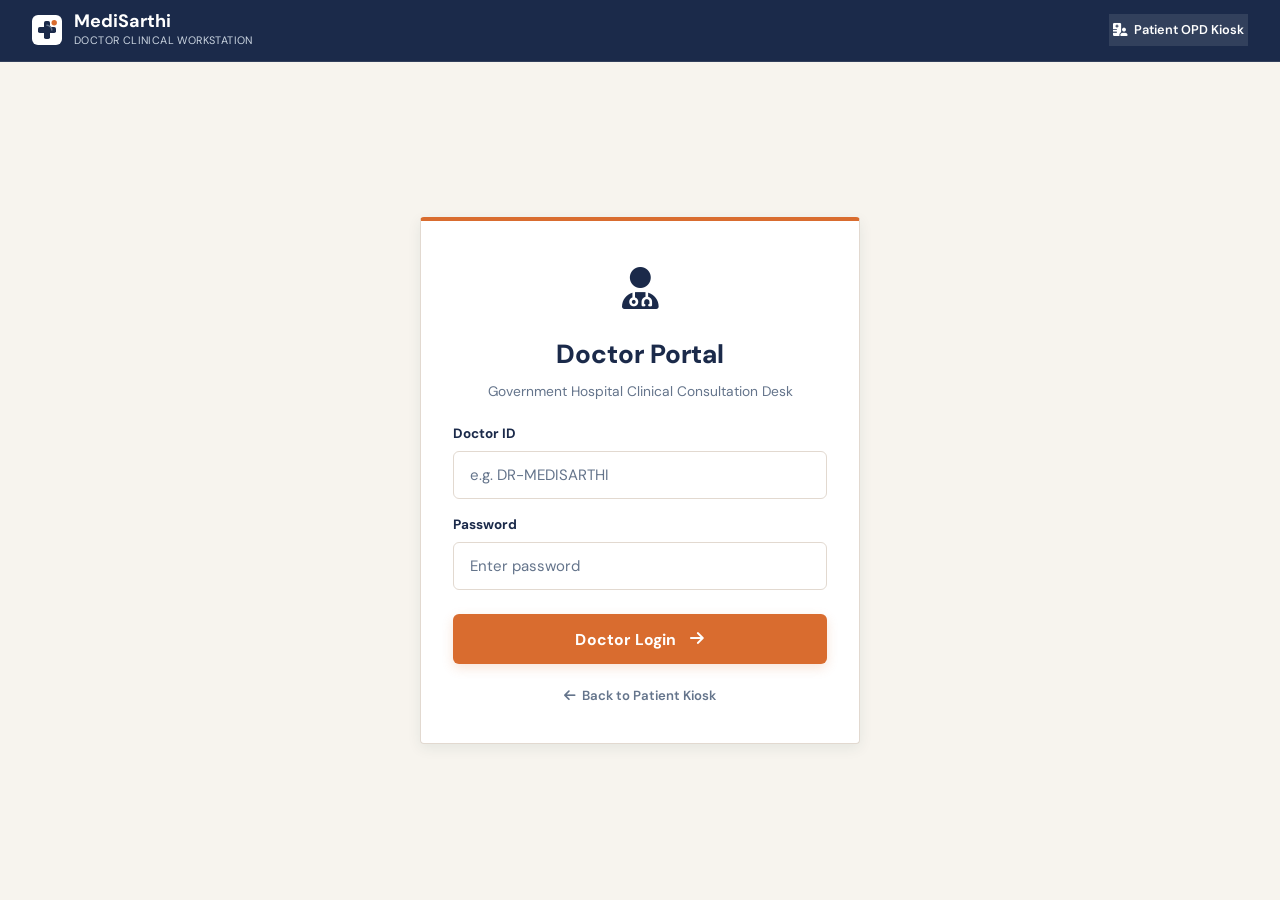
==== commit 1054c60c: "feat: add aadhaar otp verification" ====
--- a/doctor-login.html
+++ b/doctor-login.html
@@ -51,12 +51,12 @@
 
       <div class="form-group" style="text-align:left; margin-bottom:16px;">
         <label style="font-weight:700; font-size:0.9rem; color:var(--teal-deep); margin-bottom:6px; display:block;">Doctor ID</label>
-        <input type="text" id="doc-login-id" class="kiosk-input" style="height:48px; min-height:48px; font-size:1rem; text-align:left; letter-spacing:normal;" placeholder="e.g. DR-MEDISARTHI" value="DR-MEDISARTHI" onkeydown="if(event.key==='Enter') App.loginDoctor()">
+        <input type="text" id="doc-login-id" class="kiosk-input" style="height:48px; min-height:48px; font-size:1rem; text-align:left; letter-spacing:normal;" placeholder="e.g. DR-MEDISARTHI" value="" onkeydown="if(event.key==='Enter') App.loginDoctor()">
       </div>
       
       <div class="form-group" style="text-align:left; margin-bottom:24px;">
         <label style="font-weight:700; font-size:0.9rem; color:var(--teal-deep); margin-bottom:6px; display:block;">Password</label>
-        <input type="password" id="doc-login-pass" class="kiosk-input" style="height:48px; min-height:48px; font-size:1rem; text-align:left; letter-spacing:normal;" placeholder="Enter password" value="SIH2026@Doctor" onkeydown="if(event.key==='Enter') App.loginDoctor()">
+        <input type="password" id="doc-login-pass" class="kiosk-input" style="height:48px; min-height:48px; font-size:1rem; text-align:left; letter-spacing:normal;" placeholder="Enter password" value="" onkeydown="if(event.key==='Enter') App.loginDoctor()">
       </div>
 
       <button class="btn-kiosk-primary" style="font-size:1.05rem; width:100%; min-height:50px;" onclick="App.loginDoctor()">
--- a/styles.css
+++ b/styles.css
@@ -1416,7 +1416,7 @@
     width: min(1200px, calc(100% - clamp(48px, 6vw, 96px)));
     margin: 0 auto;
     top: clamp(64px, 9vh, 88px);
-    bottom: 0;
+    bottom: clamp(60px, 8vh, 76px);
     transform: none;
 
     display: grid;
@@ -1792,6 +1792,7 @@
     min-height: 100vh;
     display: flex;
     flex-direction: column;
+    align-items: stretch;
     justify-content: space-between;
     overflow-y: auto;
     overflow-x: hidden;
@@ -1801,18 +1802,24 @@
     position: relative;
     top: auto;
     left: auto;
-    padding: clamp(14px, 3vh, 20px) clamp(16px, 4vw, 32px) 0;
+    padding: clamp(16px, 3vh, 24px) clamp(16px, 4vw, 32px) 0;
     width: 100%;
     box-sizing: border-box;
     display: flex;
     align-items: center;
     justify-content: flex-start;
+    text-align: left;
     gap: 12px;
     z-index: 10;
   }
 
+  .ms-home-brand-name,
+  .ms-home-brand-sub {
+    text-align: left;
+  }
+
   .ms-home-topline {
-    display: none;
+    display: none !important;
   }
 
   .ms-home-content {
@@ -1820,39 +1827,117 @@
     top: auto;
     bottom: auto;
     transform: none;
-    width: calc(100% - 64px);
-    max-width: 640px;
-    margin: 20px auto 0;
+    width: calc(100% - 48px);
+    max-width: 540px;
+    margin: 16px auto 0;
     left: 0;
     right: 0;
-    grid-template-columns: 1fr;
+    display: flex;
+    flex-direction: column;
+    align-items: center;
+    text-align: center;
     padding: 0;
-    gap: 24px;
+    gap: 18px;
     flex: 1;
+    box-sizing: border-box;
   }
 
   .ms-home-copy {
-    align-self: auto;
-    margin-bottom: 0;
+    width: 100%;
+    display: flex;
+    flex-direction: column;
+    align-items: center;
+    text-align: center;
+    padding: 0;
+    margin: 0;
+  }
+
+  .ms-home-kicker {
+    display: inline-flex;
+    align-items: center;
+    justify-content: center;
+    gap: 10px;
+    margin: 0 auto 10px;
+    text-align: center;
+  }
+
+  .ms-home-kicker::before {
+    display: inline-block;
+  }
+
+  .ms-home-copy h1 {
+    text-align: center;
+    font-size: clamp(30px, 6.5vw, 44px);
+    line-height: 1.08;
+    margin: 0 auto;
+    width: 100%;
+    word-break: break-word;
+  }
+
+  .ms-home-copy p {
+    text-align: center;
+    margin: 12px auto 0;
+    font-size: clamp(14px, 3.5vw, 16px);
+    max-width: 440px;
+    line-height: 1.45;
+  }
+
+  .ms-home-start {
+    margin: 20px auto 0;
+    width: 100%;
+    max-width: 290px;
+    height: 52px;
+    display: flex;
+    align-items: center;
+    justify-content: center;
+    align-self: center;
+    box-sizing: border-box;
+  }
+
+  .ms-home-inputs {
+    margin: 16px auto 0;
+    display: flex;
+    align-items: center;
+    justify-content: center;
+    gap: 12px;
+    width: 100%;
+    flex-wrap: wrap;
+  }
+
+  .ms-home-trust {
+    margin: 16px auto 0;
+    display: flex;
+    align-items: center;
+    justify-content: center;
+    gap: 10px;
+    width: 100%;
+    flex-wrap: wrap;
   }
 
   .ms-medical-visual {
-    height: clamp(260px, 40vh, 380px);
+    height: clamp(240px, 36vh, 340px);
     width: 100%;
-    max-width: 520px;
-    margin: 16px auto 0;
+    max-width: 480px;
+    margin: 14px auto 0;
     position: relative;
+    display: flex;
+    align-items: flex-end;
+    justify-content: center;
     overflow: visible;
   }
 
   .ms-medical-hero-image {
+    position: absolute;
+    bottom: 0;
+    left: 50%;
+    transform: translateX(-50%);
+    top: auto;
     right: auto;
-    left: 50%;
-    top: auto;
-    transform: translateX(-50%);
-    bottom: 0;
     height: 100%;
-    max-width: 92%;
+    width: auto;
+    max-width: 100%;
+    object-fit: contain;
+    object-position: bottom center;
   }
 
   .ms-home-footer {
@@ -1861,16 +1946,25 @@
     left: 0;
     right: 0;
     height: auto;
-    width: calc(100% - 64px);
-    max-width: 640px;
-    margin: 28px auto 20px;
+    width: calc(100% - 48px);
+    max-width: 580px;
+    margin: 22px auto 16px;
     padding: 0;
-    background: transparent;
-    border: none;
+    background: transparent !important;
+    border: none !important;
     display: grid;
     grid-template-columns: repeat(2, 1fr);
-    gap: 12px 24px;
+    gap: 12px 16px;
     box-sizing: border-box;
+  }
+
+  .ms-benefit {
+    display: flex;
+    flex-direction: column;
+    align-items: center;
+    text-align: center;
+    gap: 2px;
+    white-space: normal;
   }
 
   /* Doctor Portal Grid Stack */
@@ -1944,6 +2038,7 @@
     min-height: 100vh;
     display: flex;
     flex-direction: column;
+    align-items: stretch;
     overflow-x: hidden;
   }
 
@@ -1951,12 +2046,13 @@
     position: relative;
     top: auto;
     left: auto;
-    padding: 16px 20px 0;
+    padding: 14px 16px 0;
     width: 100%;
     box-sizing: border-box;
     display: flex;
     align-items: center;
     justify-content: flex-start;
+    text-align: left;
     gap: 10px;
   }
 
@@ -1971,10 +2067,12 @@
 
   .ms-home-brand-name {
     font-size: 20px;
+    text-align: left;
   }
 
   .ms-home-brand-sub {
     font-size: 9px;
+    text-align: left;
   }
 
   .ms-home-content {
@@ -1984,37 +2082,59 @@
     width: calc(100% - 32px);
     max-width: 100%;
     padding: 0;
-    margin: 16px auto 0;
+    margin: 12px auto 0;
     left: 0;
     right: 0;
-    grid-template-columns: 1fr;
-    gap: 20px;
+    display: flex;
+    flex-direction: column;
+    align-items: center;
+    text-align: center;
+    gap: 14px;
     box-sizing: border-box;
   }
 
+  .ms-home-copy {
+    width: 100%;
+    display: flex;
+    flex-direction: column;
+    align-items: center;
+    text-align: center;
+  }
+
+  .ms-home-kicker {
+    justify-content: center;
+    margin-bottom: 6px;
+  }
+
   .ms-home-copy h1 {
-    font-size: clamp(28px, 7.5vw, 40px);
-    line-height: 1.05;
+    font-size: clamp(26px, 7.5vw, 36px);
+    line-height: 1.06;
+    text-align: center;
   }
 
   .ms-home-copy p {
-    font-size: 14px;
-    margin-top: 10px;
-    line-height: 1.45;
+    font-size: 13.5px;
+    margin-top: 8px;
+    line-height: 1.4;
+    text-align: center;
   }
 
   .ms-home-start {
     width: 100%;
-    max-width: 320px;
+    max-width: 280px;
     height: 48px;
     font-size: 14px;
-    margin-top: 18px;
+    margin: 16px auto 0;
+    justify-content: center;
+    align-self: center;
+    box-sizing: border-box;
   }
 
   .ms-home-inputs {
-    margin-top: 16px;
+    margin-top: 12px;
     gap: 8px 12px;
-    flex-wrap: wrap;
+    justify-content: center;
+    width: 100%;
   }
 
   .ms-home-inputs > div:not(.ms-home-divider) {
@@ -2022,16 +2142,20 @@
   }
 
   .ms-home-trust {
-    margin-top: 16px;
+    margin-top: 12px;
     gap: 6px 10px;
     font-size: 10px;
-    flex-wrap: wrap;
+    justify-content: center;
+    width: 100%;
   }
 
   .ms-medical-visual {
-    height: clamp(240px, 35vh, 310px);
+    height: clamp(210px, 32vh, 280px);
     width: 100%;
-    margin-top: 12px;
+    margin-top: 10px;
+    display: flex;
+    align-items: flex-end;
+    justify-content: center;
   }
 
   .ms-medical-hero-image {
@@ -2064,32 +2188,36 @@
     left: 0;
     right: 0;
     height: auto;
-    margin-top: 24px;
+    margin-top: 18px;
+    margin-bottom: 14px;
     padding: 0;
     width: calc(100% - 32px);
     background: transparent !important;
     border: none !important;
     display: grid;
     grid-template-columns: repeat(2, 1fr);
-    gap: 10px 14px;
+    gap: 10px 12px;
     box-sizing: border-box;
   }
 
   .ms-benefit {
     white-space: normal;
     flex-direction: column;
-    align-items: flex-start;
+    align-items: center;
+    text-align: center;
     gap: 2px;
   }
 
   .ms-benefit strong {
     font-size: 11px;
     line-height: 1.2;
+    text-align: center;
   }
 
   .ms-benefit span {
     font-size: 10px;
     line-height: 1.2;
+    text-align: center;
   }
 }
 
